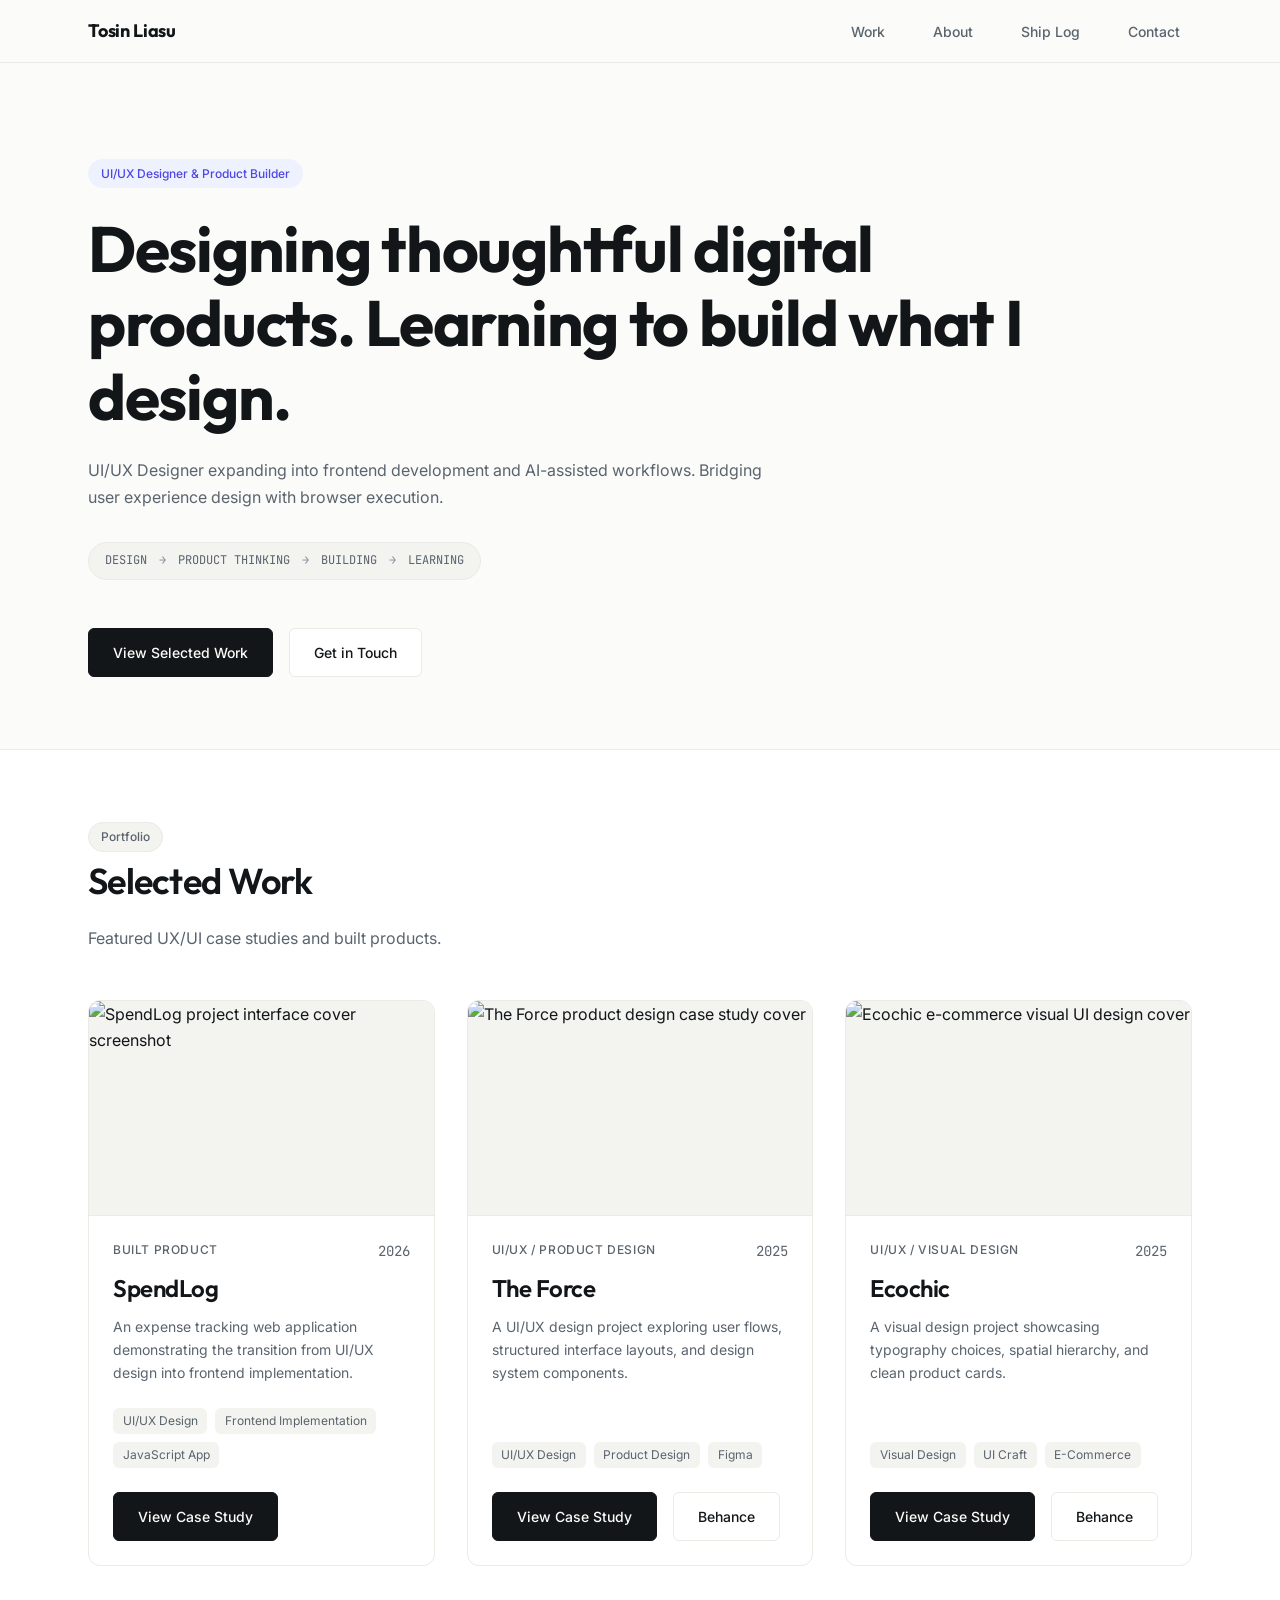
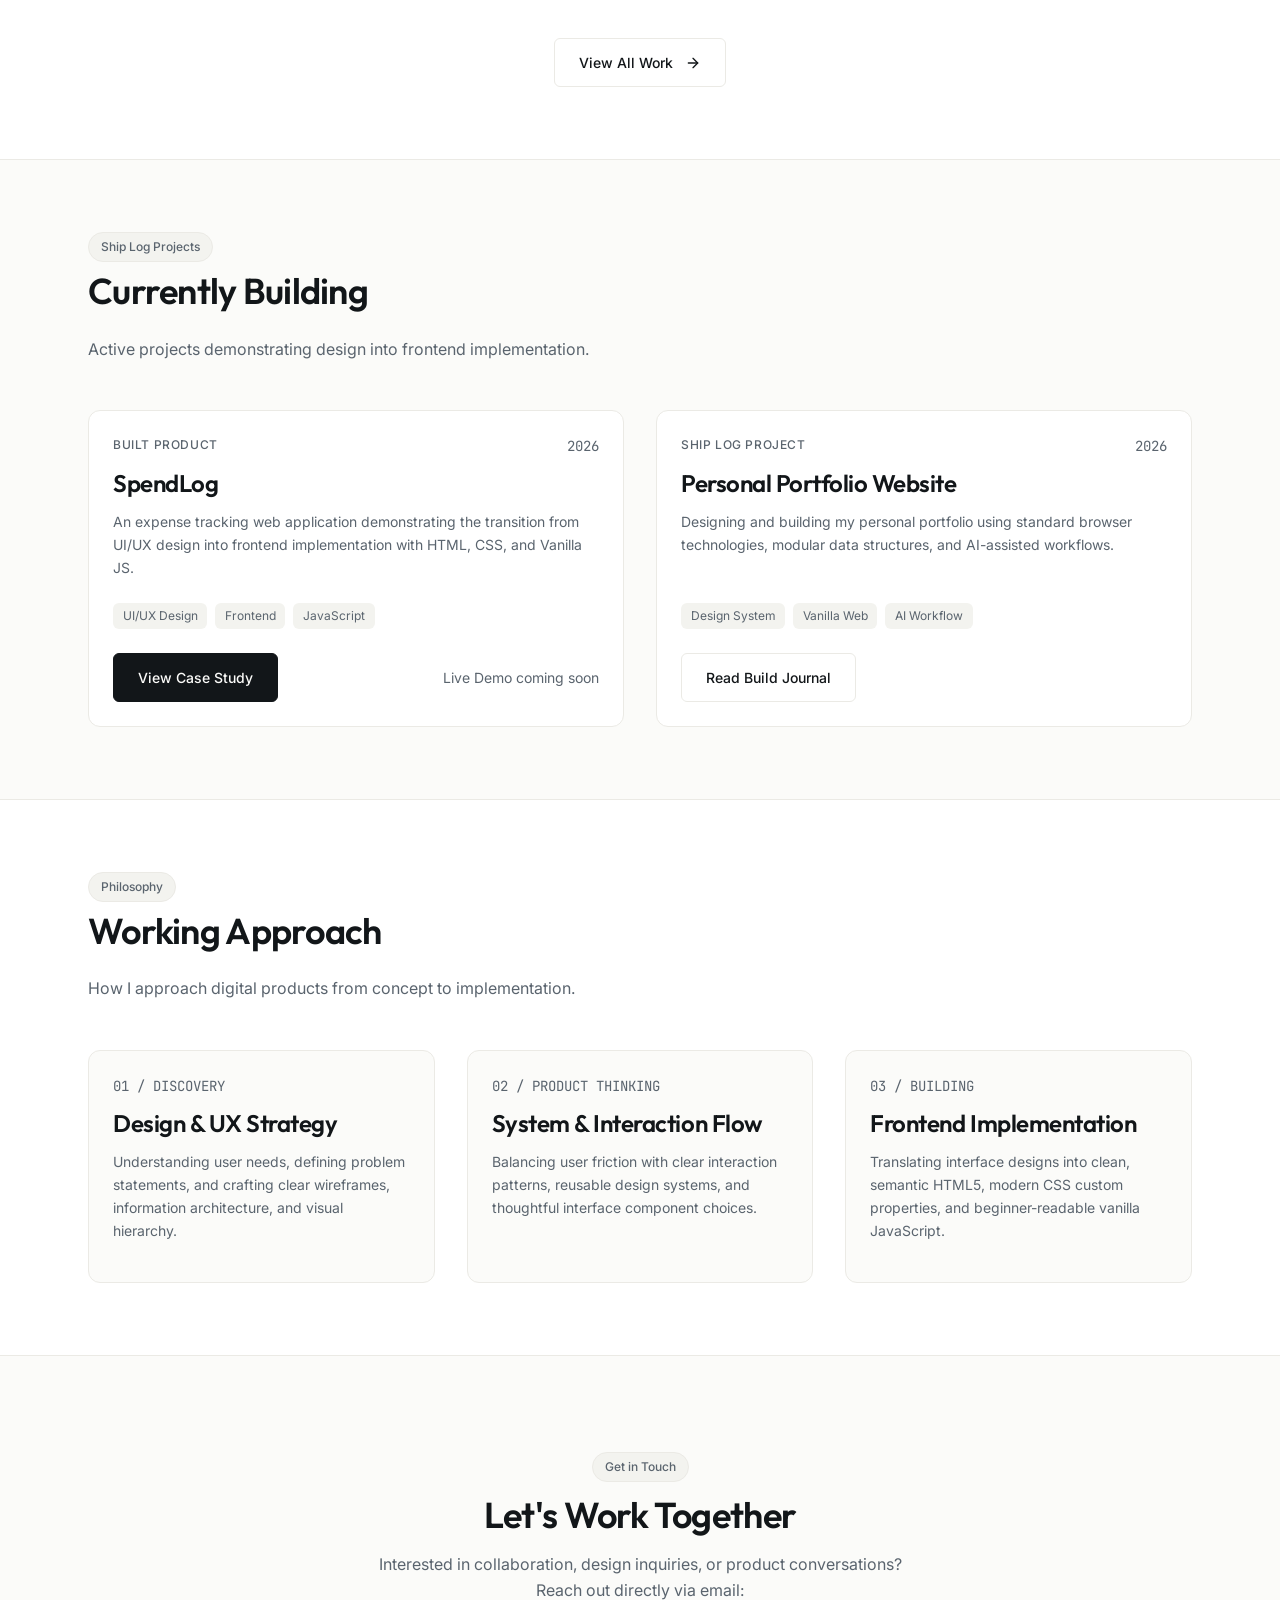
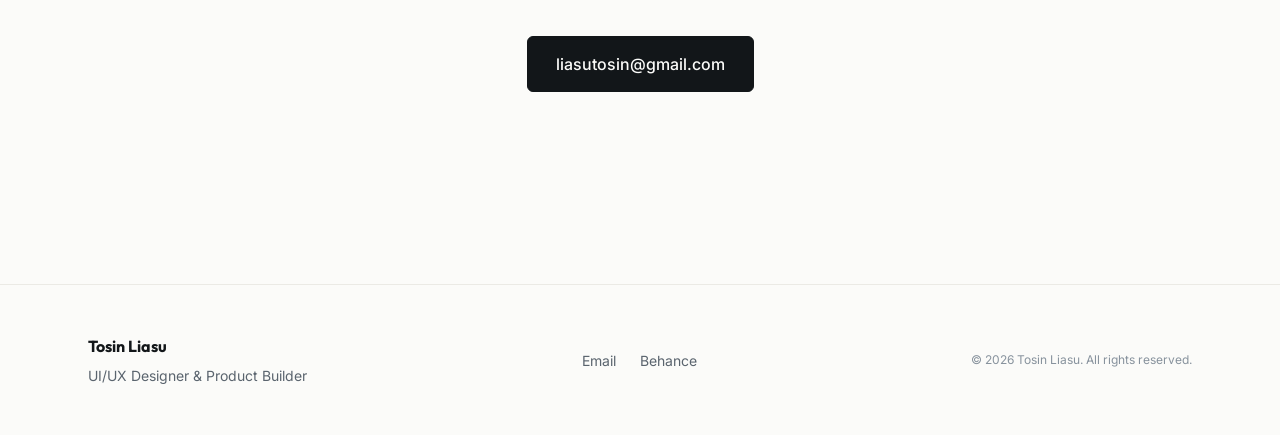
==== index.html @ b4d5e90c "feat: build homepage index.html" ====
<!DOCTYPE html>
<html lang="en">
<head>
  <meta charset="UTF-8">
  <meta name="viewport" content="width=device-width, initial-scale=1.0">
  <title>Tosin Liasu — UI/UX Designer & Product Builder</title>
  <meta name="description" content="Personal portfolio of Tosin Liasu, a UI/UX Designer expanding into frontend development and AI-assisted workflows. Focused on design, product thinking, and building.">
  <link rel="stylesheet" href="css/main.css">
</head>
<body>

  <!-- Site Header & Navigation -->
  <header class="site-header">
    <div class="container">
      <a href="index.html" class="brand-logo">Tosin Liasu</a>
      
      <button class="mobile-menu-btn" aria-label="Toggle navigation menu" aria-expanded="false">
        <svg width="24" height="24" viewBox="0 0 24 24" fill="none" stroke="currentColor" stroke-width="2" stroke-linecap="round" stroke-linejoin="round">
          <line x1="3" y1="12" x2="21" y2="12"></line>
          <line x1="3" y1="6" x2="21" y2="6"></line>
          <line x1="3" y1="18" x2="21" y2="18"></line>
        </svg>
      </button>

      <nav>
        <ul class="nav-links">
          <li><a href="work.html" class="nav-link">Work</a></li>
          <li><a href="about.html" class="nav-link">About</a></li>
          <li><a href="shiplog.html" class="nav-link">Ship Log</a></li>
          <li><a href="contact.html" class="nav-link">Contact</a></li>
        </ul>
      </nav>
    </div>
  </header>

  <main>
    <!-- Hero Section -->
    <section class="section hero-section" style="padding-top: var(--space-3xl); padding-bottom: var(--space-2xl);">
      <div class="container">
        <div class="badge" style="margin-bottom: var(--space-md); background-color: var(--accent-subtle); color: var(--accent-primary); border-color: transparent;">
          UI/UX Designer & Product Builder
        </div>

        <h1 class="display-title" style="max-width: 22ch; margin-bottom: var(--space-md);">
          Designing thoughtful digital products. Learning to build what I design.
        </h1>

        <p class="lead" style="margin-bottom: var(--space-lg);">
          UI/UX Designer expanding into frontend development and AI-assisted workflows.
          Bridging user experience design with browser execution.
        </p>

        <div class="progression-pill" style="display: inline-flex; flex-wrap: wrap; align-items: center; gap: var(--space-xs); padding: 0.5rem 1rem; background-color: var(--bg-subtle); border: 1px solid var(--border-light); border-radius: var(--radius-full); font-size: var(--font-size-xs); font-family: var(--font-mono); color: var(--text-secondary); margin-bottom: var(--space-xl);">
          <span>DESIGN</span>
          <span style="color: var(--text-tertiary);">&rarr;</span>
          <span>PRODUCT THINKING</span>
          <span style="color: var(--text-tertiary);">&rarr;</span>
          <span>BUILDING</span>
          <span style="color: var(--text-tertiary);">&rarr;</span>
          <span>LEARNING</span>
        </div>

        <div class="hero-actions" style="display: flex; flex-wrap: wrap; gap: var(--space-sm);">
          <a href="#featured-work" class="btn btn-primary">View Selected Work</a>
          <a href="#contact" class="btn btn-secondary">Get in Touch</a>
        </div>
      </div>
    </section>

    <!-- Selected Work Section -->
    <section class="section" id="featured-work" style="background-color: var(--bg-surface); border-top: 1px solid var(--border-light); border-bottom: 1px solid var(--border-light);">
      <div class="container">
        <div class="section-header" style="margin-bottom: var(--space-xl);">
          <span class="badge" style="margin-bottom: var(--space-2xs);">Portfolio</span>
          <h2 class="section-title">Selected Work</h2>
          <p class="text-muted">Featured UX/UI case studies and built products.</p>
        </div>

        <!-- Dynamic Project Grid Container -->
        <div id="featured-grid" class="grid grid-3-col">
          <!-- Populated dynamically by JS -->
        </div>

        <div style="text-align: center; margin-top: var(--space-2xl);">
          <a href="work.html" class="btn btn-secondary">
            View All Work
            <svg width="16" height="16" viewBox="0 0 24 24" fill="none" stroke="currentColor" stroke-width="2" stroke-linecap="round" stroke-linejoin="round">
              <line x1="5" y1="12" x2="19" y2="12"></line>
              <polyline points="12 5 19 12 12 19"></polyline>
            </svg>
          </a>
        </div>
      </div>
    </section>

    <!-- Currently Building Section -->
    <section class="section">
      <div class="container">
        <div class="section-header" style="margin-bottom: var(--space-xl);">
          <span class="badge" style="margin-bottom: var(--space-2xs);">Ship Log Projects</span>
          <h2 class="section-title">Currently Building</h2>
          <p class="text-muted">Active projects demonstrating design into frontend implementation.</p>
        </div>

        <div class="grid grid-2-col">
          <!-- SpendLog Card -->
          <article class="project-card" style="background: var(--bg-surface);">
            <div class="card-content">
              <div class="card-header">
                <span class="card-category">Built Product</span>
                <span class="text-small text-muted font-mono">2026</span>
              </div>
              <h3 class="card-title">SpendLog</h3>
              <p class="card-description">
                An expense tracking web application demonstrating the transition from UI/UX design into frontend implementation with HTML, CSS, and Vanilla JS.
              </p>
              <div class="card-tags">
                <span class="tag">UI/UX Design</span>
                <span class="tag">Frontend</span>
                <span class="tag">JavaScript</span>
              </div>
              <div class="card-actions">
                <a href="case-study.html?id=spendlog" class="btn btn-primary text-small">View Case Study</a>
                <span class="text-small text-muted" style="margin-left: auto;">Live Demo coming soon</span>
              </div>
            </div>
          </article>

          <!-- Portfolio Project Card -->
          <article class="project-card" style="background: var(--bg-surface);">
            <div class="card-content">
              <div class="card-header">
                <span class="card-category">Ship Log Project</span>
                <span class="text-small text-muted font-mono">2026</span>
              </div>
              <h3 class="card-title">Personal Portfolio Website</h3>
              <p class="card-description">
                Designing and building my personal portfolio using standard browser technologies, modular data structures, and AI-assisted workflows.
              </p>
              <div class="card-tags">
                <span class="tag">Design System</span>
                <span class="tag">Vanilla Web</span>
                <span class="tag">AI Workflow</span>
              </div>
              <div class="card-actions">
                <a href="shiplog.html" class="btn btn-secondary text-small">Read Build Journal</a>
              </div>
            </div>
          </article>
        </div>
      </div>
    </section>

    <!-- Working Approach Section -->
    <section class="section" style="background-color: var(--bg-surface); border-top: 1px solid var(--border-light); border-bottom: 1px solid var(--border-light);">
      <div class="container">
        <div class="section-header" style="margin-bottom: var(--space-xl);">
          <span class="badge" style="margin-bottom: var(--space-2xs);">Philosophy</span>
          <h2 class="section-title">Working Approach</h2>
          <p class="text-muted">How I approach digital products from concept to implementation.</p>
        </div>

        <div class="grid grid-3-col">
          <div style="padding: var(--space-md); background-color: var(--bg-primary); border-radius: var(--radius-md); border: 1px solid var(--border-light);">
            <div class="font-mono text-small text-muted" style="margin-bottom: var(--space-xs);">01 / DISCOVERY</div>
            <h3 style="margin-bottom: var(--space-xs);">Design & UX Strategy</h3>
            <p class="text-small text-muted">
              Understanding user needs, defining problem statements, and crafting clear wireframes, information architecture, and visual hierarchy.
            </p>
          </div>

          <div style="padding: var(--space-md); background-color: var(--bg-primary); border-radius: var(--radius-md); border: 1px solid var(--border-light);">
            <div class="font-mono text-small text-muted" style="margin-bottom: var(--space-xs);">02 / PRODUCT THINKING</div>
            <h3 style="margin-bottom: var(--space-xs);">System & Interaction Flow</h3>
            <p class="text-small text-muted">
              Balancing user friction with clear interaction patterns, reusable design systems, and thoughtful interface component choices.
            </p>
          </div>

          <div style="padding: var(--space-md); background-color: var(--bg-primary); border-radius: var(--radius-md); border: 1px solid var(--border-light);">
            <div class="font-mono text-small text-muted" style="margin-bottom: var(--space-xs);">03 / BUILDING</div>
            <h3 style="margin-bottom: var(--space-xs);">Frontend Implementation</h3>
            <p class="text-small text-muted">
              Translating interface designs into clean, semantic HTML5, modern CSS custom properties, and beginner-readable vanilla JavaScript.
            </p>
          </div>
        </div>
      </div>
    </section>

    <!-- Contact CTA Section -->
    <section class="section" id="contact" style="padding-top: var(--space-3xl); padding-bottom: var(--space-3xl);">
      <div class="container text-center" style="text-align: center; max-width: 640px;">
        <span class="badge" style="margin-bottom: var(--space-xs);">Get in Touch</span>
        <h2 class="section-title" style="margin-bottom: var(--space-sm);">Let's Work Together</h2>
        <p class="text-muted" style="margin-bottom: var(--space-lg);">
          Interested in collaboration, design inquiries, or product conversations? Reach out directly via email:
        </p>
        <a href="mailto:liasutosin@gmail.com" class="btn btn-primary font-mono" style="font-size: 1rem; padding: 0.875rem 1.75rem;">
          liasutosin@gmail.com
        </a>
      </div>
    </section>
  </main>

  <!-- Site Footer -->
  <footer class="site-footer">
    <div class="container footer-content">
      <div>
        <strong style="font-family: var(--font-heading); font-size: 1rem; display: block; margin-bottom: 4px;">Tosin Liasu</strong>
        <p class="text-small text-muted" style="margin-bottom: 0;">UI/UX Designer & Product Builder</p>
      </div>

      <ul class="footer-socials">
        <li><a href="mailto:liasutosin@gmail.com">Email</a></li>
        <li><a href="https://be.net/tl332" target="_blank" rel="noopener">Behance</a></li>
      </ul>

      <div class="footer-copy">
        &copy; 2026 Tosin Liasu. All rights reserved.
      </div>
    </div>
  </footer>

  <!-- Dynamic Data Script Initialization -->
  <script type="module">
    import { getFeaturedProjects } from './js/data/projects.js';
    import { renderProjectGrid } from './js/renderers.js';

    document.addEventListener('DOMContentLoaded', () => {
      const featuredGrid = document.getElementById('featured-grid');
      if (featuredGrid) {
        const featured = getFeaturedProjects();
        renderProjectGrid(featuredGrid, featured);
      }
    });
  </script>
  <script src="js/main.js"></script>
</body>
</html>
---- css/main.css ----
/* -------------------------------------------------------------------
   Tosin Liasu Personal Portfolio — Master Stylesheet
   Import tokens.css first before main stylesheet logic.
   ------------------------------------------------------------------- */

@import url('tokens.css');

/* Google Fonts Import: Outfit, Inter, JetBrains Mono */
@import url('https://fonts.googleapis.com/css2?family=Inter:wght@400;500;600;700&family=JetBrains+Mono:wght@400;500&family=Outfit:wght@500;600;700&display=swap');

/* ===================================================================
   1. CSS RESET & BASE STYLES
   =================================================================== */

*, *::before, *::after {
  box-sizing: border-box;
  margin: 0;
  padding: 0;
}

html {
  font-family: var(--font-body);
  font-size: 16px;
  line-height: var(--line-height-body);
  color: var(--text-primary);
  background-color: var(--bg-primary);
  scroll-behavior: smooth;
  -webkit-text-size-adjust: 100%;
  -webkit-font-smoothing: antialiased;
  -moz-osx-font-smoothing: grayscale;
}

body {
  min-height: 100vh;
  display: flex;
  flex-direction: column;
}

main {
  flex: 1;
}

/* Accessible Focus States */
:focus-visible {
  outline: 2px solid var(--accent-primary);
  outline-offset: 3px;
  border-radius: var(--radius-sm);
}

/* Selection Styling */
::selection {
  background-color: var(--accent-subtle);
  color: var(--accent-primary);
}

/* Media Elements Defaults */
img, picture, video, canvas, svg {
  display: block;
  max-width: 100%;
  height: auto;
}

input, button, textarea, select {
  font: inherit;
}

/* ===================================================================
   2. TYPOGRAPHY
   =================================================================== */

h1, h2, h3, h4, h5, h6 {
  font-family: var(--font-heading);
  font-weight: var(--fw-semibold);
  line-height: var(--line-height-heading);
  color: var(--text-primary);
  letter-spacing: -0.02em;
}

h1, .display-title {
  font-size: var(--font-size-display);
  font-weight: var(--fw-bold);
  margin-bottom: var(--space-md);
}

.page-title {
  font-size: var(--font-size-h1);
  margin-bottom: var(--space-sm);
}

h2, .section-title {
  font-size: var(--font-size-h2);
  margin-bottom: var(--space-md);
}

h3, .card-title {
  font-size: var(--font-size-h3);
  margin-bottom: var(--space-xs);
}

p {
  margin-bottom: var(--space-sm);
  color: var(--text-primary);
}

p.lead {
  font-size: var(--font-size-body);
  color: var(--text-secondary);
  max-width: 68ch;
}

.text-muted {
  color: var(--text-secondary);
}

.text-small {
  font-size: var(--font-size-sm);
}

.font-mono {
  font-family: var(--font-mono);
}

a {
  color: var(--accent-primary);
  text-decoration: none;
  transition: color var(--transition-fast);
}

a:hover {
  color: var(--accent-hover);
}

/* ===================================================================
   3. CONTAINERS & LAYOUT UTILITIES
   =================================================================== */

.container {
  width: 100%;
  max-width: var(--container-max);
  margin-left: auto;
  margin-right: auto;
  padding-left: var(--space-md);
  padding-right: var(--space-md);
}

.container-reading {
  width: 100%;
  max-width: var(--container-reading);
  margin-left: auto;
  margin-right: auto;
}

.section {
  padding-top: var(--space-2xl);
  padding-bottom: var(--space-2xl);
}

.grid {
  display: grid;
  gap: var(--space-lg);
}

.grid-2-col {
  grid-template-columns: 1fr;
}

.grid-3-col {
  grid-template-columns: 1fr;
}

@media (min-width: 640px) {
  .grid-2-col {
    grid-template-columns: repeat(2, 1fr);
  }
}

@media (min-width: 1024px) {
  .container {
    padding-left: var(--space-xl);
    padding-right: var(--space-xl);
  }

  .grid-3-col {
    grid-template-columns: repeat(3, 1fr);
  }
}

/* Dynamic Flex Helpers */
.flex {
  display: flex;
}

.flex-between {
  display: flex;
  justify-content: space-between;
  align-items: center;
}

.flex-center {
  display: flex;
  justify-content: center;
  align-items: center;
}

.gap-sm { gap: var(--space-sm); }
.gap-md { gap: var(--space-md); }

/* ===================================================================
   4. UI COMPONENTS (Buttons, Badges, Cards, Header, Footer)
   =================================================================== */

/* --- Buttons --- */
.btn {
  display: inline-flex;
  align-items: center;
  justify-content: center;
  gap: var(--space-xs);
  padding: 0.75rem 1.5rem;
  font-family: var(--font-body);
  font-size: var(--font-size-sm);
  font-weight: var(--fw-medium);
  border-radius: var(--radius-sm);
  cursor: pointer;
  border: 1px solid transparent;
  transition: background-color var(--transition-fast), border-color var(--transition-fast), transform var(--transition-fast);
  text-decoration: none;
  min-height: 44px; /* Accessible tap target */
}

.btn-primary {
  background-color: var(--text-primary);
  color: var(--bg-primary);
  border-color: var(--text-primary);
}

.btn-primary:hover {
  background-color: #2D3339;
  color: var(--bg-primary);
  transform: translateY(-1px);
}

.btn-secondary {
  background-color: var(--bg-surface);
  color: var(--text-primary);
  border-color: var(--border-light);
}

.btn-secondary:hover {
  background-color: var(--bg-subtle);
  border-color: var(--border-medium);
  color: var(--text-primary);
}

.btn-link {
  padding: 0;
  background: transparent;
  color: var(--accent-primary);
  border: none;
  min-height: auto;
  font-weight: var(--fw-medium);
}

.btn-link:hover {
  color: var(--accent-hover);
  text-decoration: underline;
}

/* --- Badges & Tags --- */
.badge {
  display: inline-flex;
  align-items: center;
  padding: 0.25rem 0.75rem;
  font-size: var(--font-size-xs);
  font-weight: var(--fw-medium);
  border-radius: var(--radius-full);
  background-color: var(--bg-subtle);
  color: var(--text-secondary);
  border: 1px solid var(--border-light);
  white-space: nowrap;
}

.tag {
  display: inline-flex;
  align-items: center;
  padding: 0.2rem 0.6rem;
  font-size: var(--font-size-xs);
  font-weight: var(--fw-regular);
  border-radius: var(--radius-sm);
  background-color: var(--bg-subtle);
  color: var(--text-secondary);
}

/* --- Header / Navigation --- */
.site-header {
  position: sticky;
  top: 0;
  z-index: 100;
  background-color: rgba(251, 251, 249, 0.9);
  backdrop-filter: blur(8px);
  border-bottom: 1px solid var(--border-light);
  padding-top: var(--space-sm);
  padding-bottom: var(--space-sm);
}

.site-header .container {
  display: flex;
  justify-content: space-between;
  align-items: center;
}

.brand-logo {
  font-family: var(--font-heading);
  font-size: 1.125rem;
  font-weight: var(--fw-bold);
  color: var(--text-primary);
  text-decoration: none;
  letter-spacing: -0.01em;
}

.brand-logo:hover {
  color: var(--accent-primary);
}

.nav-links {
  display: flex;
  align-items: center;
  gap: var(--space-md);
  list-style: none;
}

.nav-link {
  font-size: var(--font-size-sm);
  font-weight: var(--fw-medium);
  color: var(--text-secondary);
  text-decoration: none;
  padding: var(--space-2xs) var(--space-xs);
  border-radius: var(--radius-sm);
  transition: color var(--transition-fast);
}

.nav-link:hover,
.nav-link.active {
  color: var(--text-primary);
  background-color: var(--bg-subtle);
}

.mobile-menu-btn {
  display: none;
  background: transparent;
  border: none;
  cursor: pointer;
  padding: var(--space-2xs);
  color: var(--text-primary);
}

@media (max-width: 639px) {
  .mobile-menu-btn {
    display: block;
  }

  .nav-links {
    display: none;
    position: absolute;
    top: 100%;
    left: 0;
    right: 0;
    background-color: var(--bg-surface);
    border-bottom: 1px solid var(--border-light);
    flex-direction: column;
    padding: var(--space-md);
    gap: var(--space-xs);
    box-shadow: var(--shadow-subtle);
  }

  .nav-links.is-open {
    display: flex;
  }
}

/* --- Project Cards --- */
.project-card {
  background-color: var(--bg-surface);
  border: 1px solid var(--border-light);
  border-radius: var(--radius-md);
  overflow: hidden;
  display: flex;
  flex-direction: column;
  transition: transform var(--transition-base), border-color var(--transition-base), box-shadow var(--transition-base);
}

.project-card:hover {
  transform: translateY(-3px);
  border-color: var(--border-medium);
  box-shadow: var(--shadow-hover);
}

.card-cover {
  width: 100%;
  aspect-ratio: 16 / 10;
  background-color: var(--bg-subtle);
  overflow: hidden;
  position: relative;
  border-bottom: 1px solid var(--border-light);
}

.card-cover img {
  width: 100%;
  height: 100%;
  object-fit: cover;
  transition: transform var(--transition-base);
}

.project-card:hover .card-cover img {
  transform: scale(1.02);
}

.card-content {
  padding: var(--space-md);
  display: flex;
  flex-direction: column;
  flex: 1;
}

.card-header {
  display: flex;
  justify-content: space-between;
  align-items: flex-start;
  gap: var(--space-xs);
  margin-bottom: var(--space-xs);
}

.card-category {
  font-size: var(--font-size-xs);
  color: var(--text-secondary);
  text-transform: uppercase;
  letter-spacing: 0.05em;
  font-weight: var(--fw-medium);
}

.card-description {
  font-size: var(--font-size-sm);
  color: var(--text-secondary);
  margin-bottom: var(--space-md);
  flex: 1;
}

.card-tags {
  display: flex;
  flex-wrap: wrap;
  gap: var(--space-2xs);
  margin-bottom: var(--space-md);
}

.card-actions {
  display: flex;
  align-items: center;
  gap: var(--space-sm);
  margin-top: auto;
}

/* --- Footer --- */
.site-footer {
  background-color: var(--bg-primary);
  border-top: 1px solid var(--border-light);
  padding-top: var(--space-xl);
  padding-bottom: var(--space-xl);
  margin-top: var(--space-3xl);
}

.footer-content {
  display: flex;
  flex-direction: column;
  gap: var(--space-md);
  align-items: center;
  text-align: center;
}

.footer-socials {
  display: flex;
  gap: var(--space-md);
  list-style: none;
}

.footer-socials a {
  color: var(--text-secondary);
  font-size: var(--font-size-sm);
  transition: color var(--transition-fast);
}

.footer-socials a:hover {
  color: var(--text-primary);
}

.footer-copy {
  font-size: var(--font-size-xs);
  color: var(--text-tertiary);
}

@media (min-width: 640px) {
  .footer-content {
    flex-direction: row;
    justify-content: space-between;
    text-align: left;
  }
}

/* ===================================================================
   5. ACCESSIBILITY & REDUCED MOTION
   =================================================================== */

@media (prefers-reduced-motion: reduce) {
  *, *::before, *::after {
    animation-duration: 0.01ms !important;
    animation-iteration-count: 1 !important;
    transition-duration: 0.01ms !important;
    scroll-behavior: auto !important;
  }
}
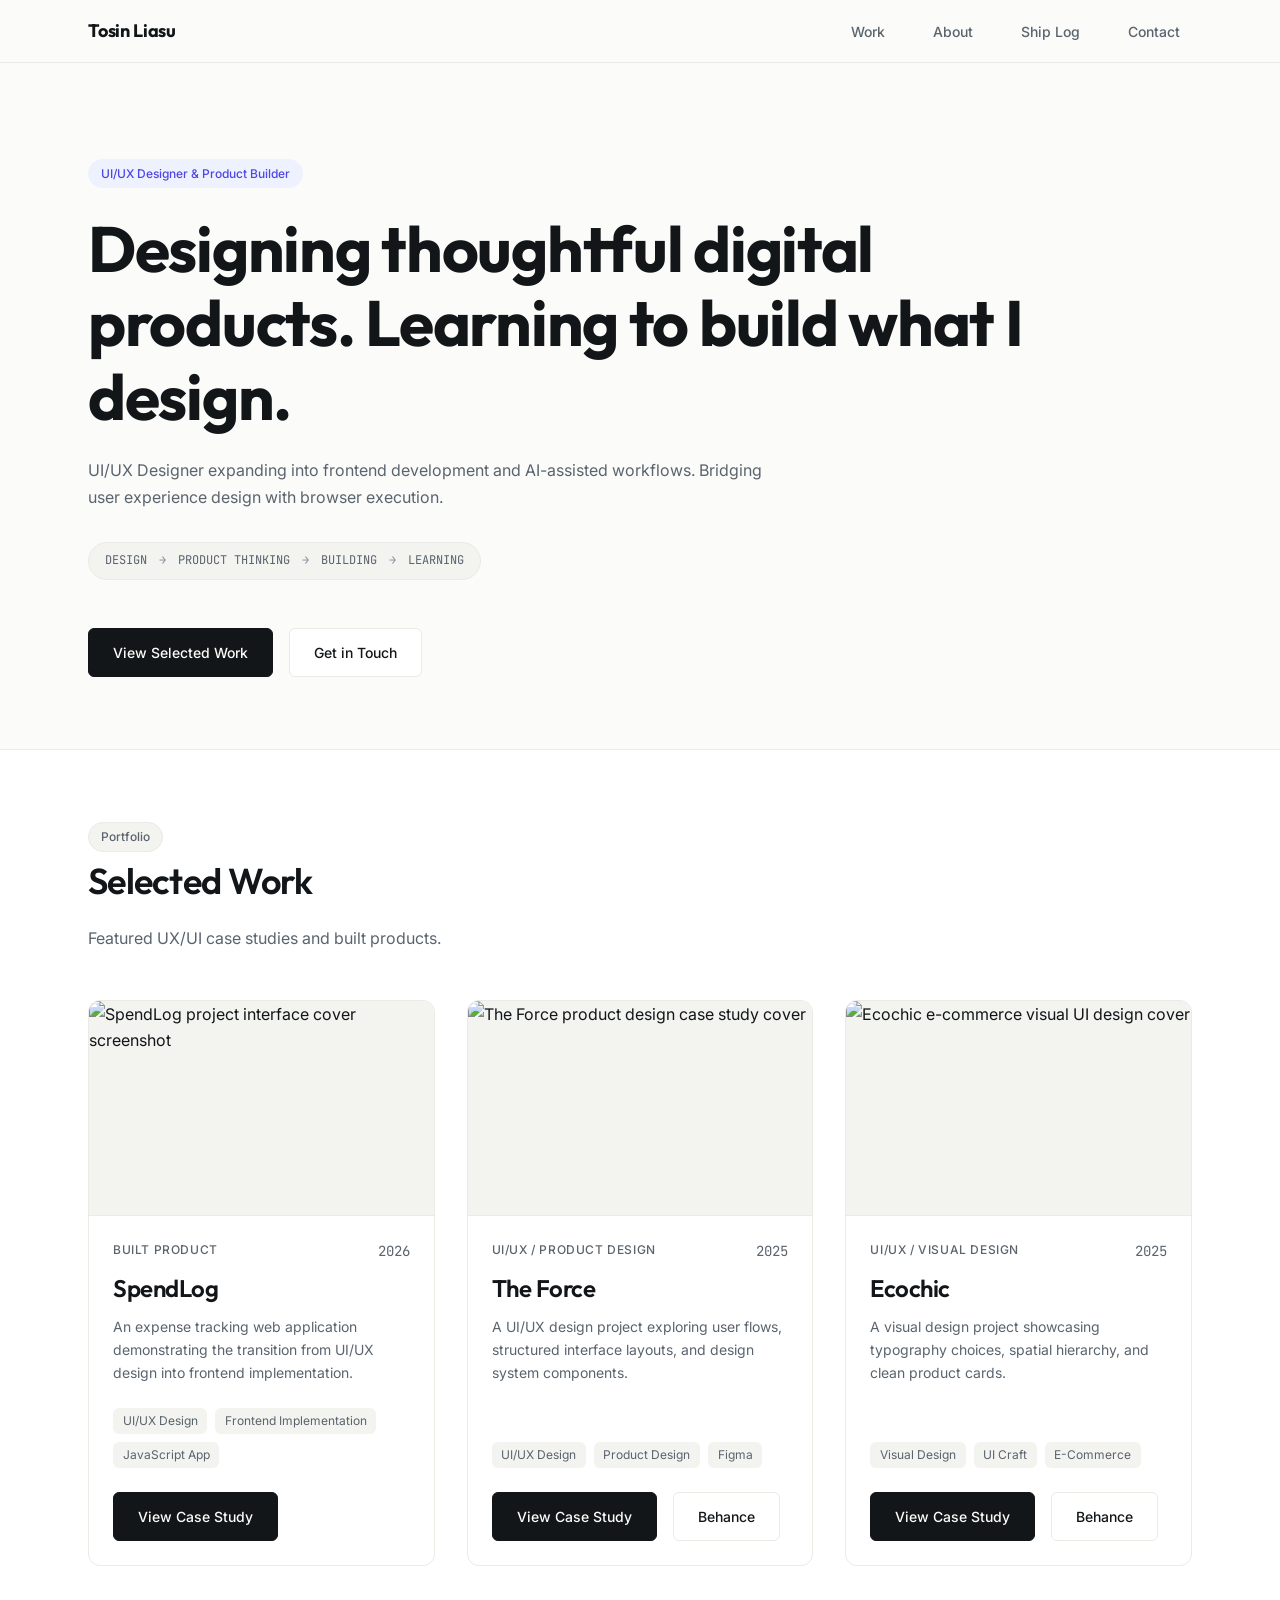
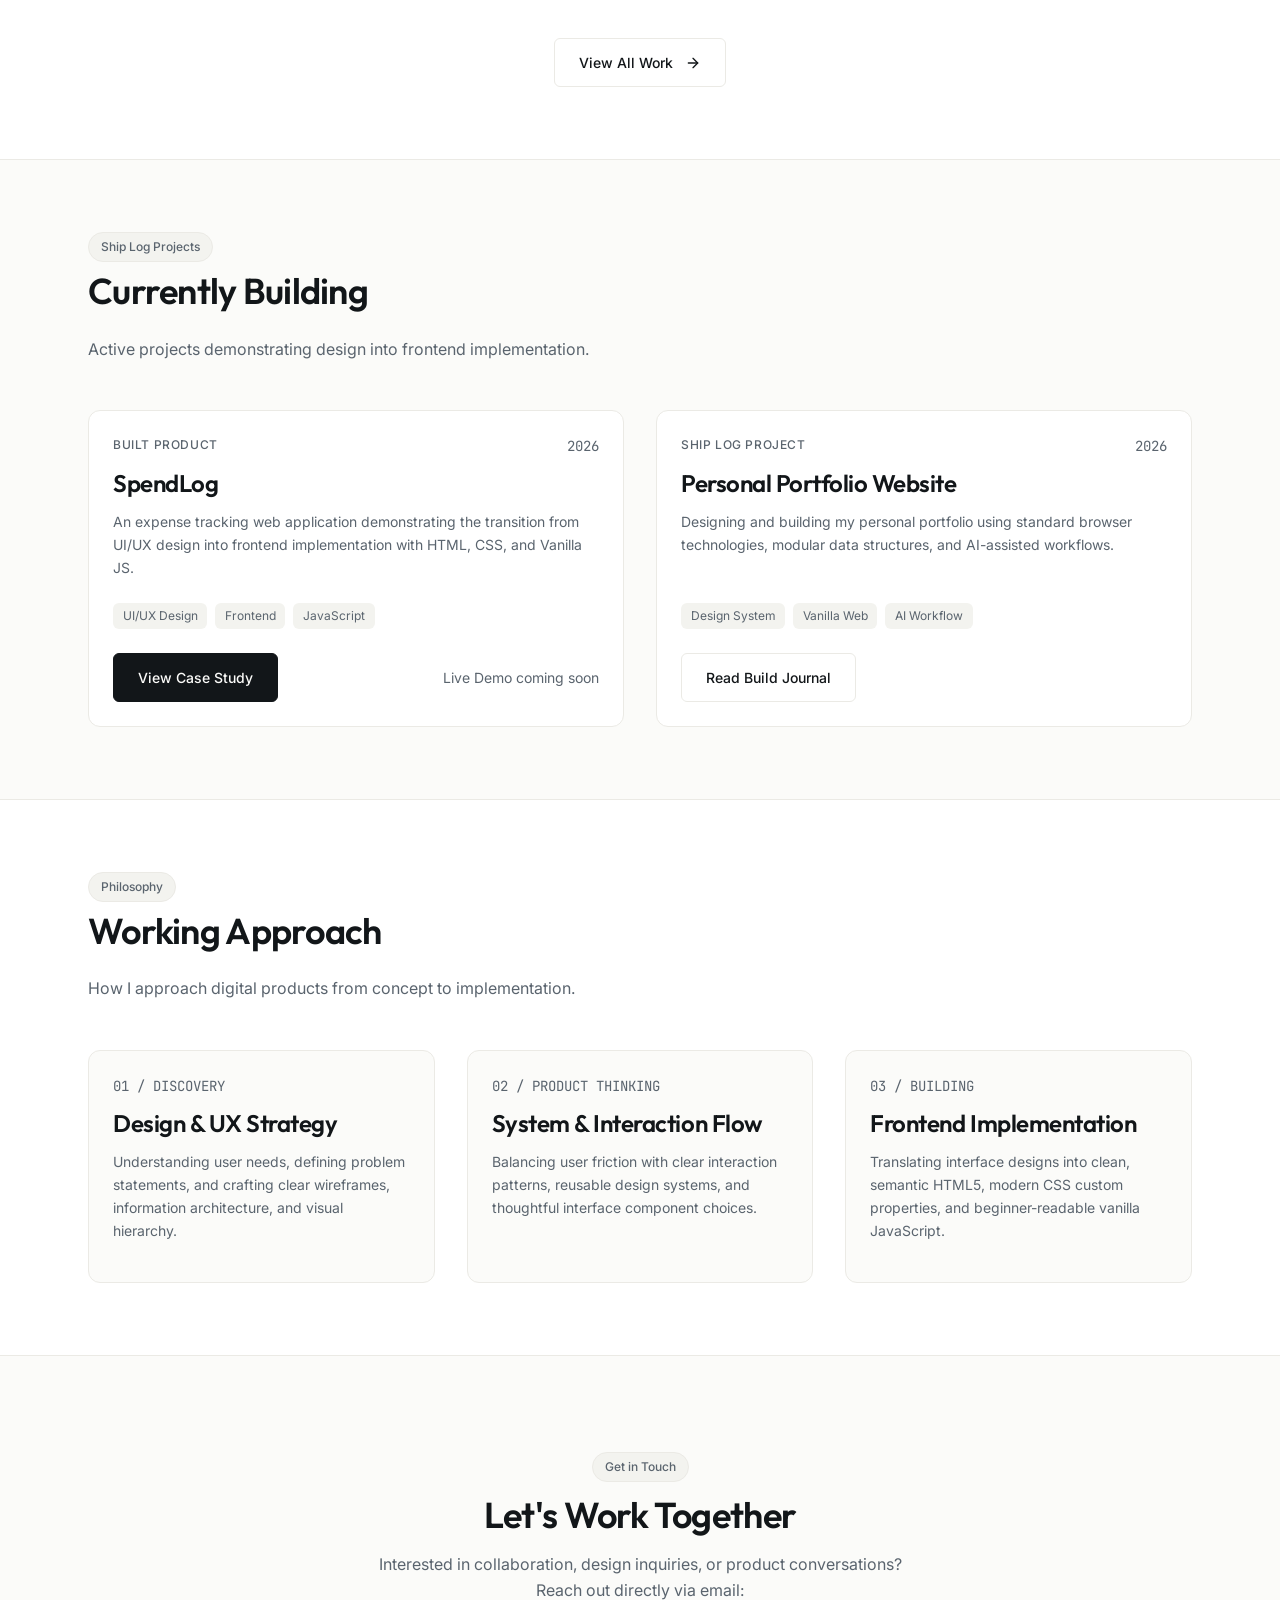
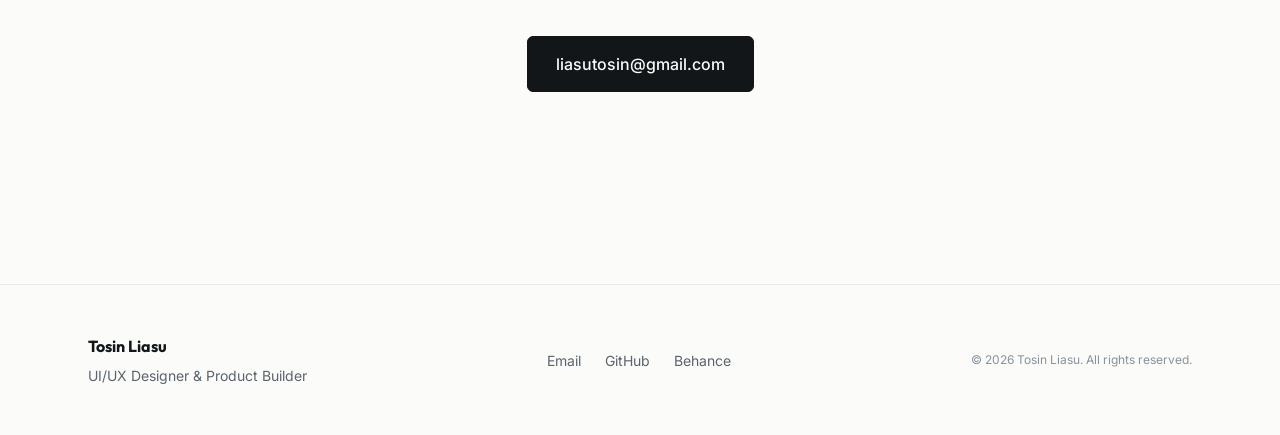
==== commit 81b286e2: "feat: complete Stage 5 about, shiplog, and contact secondary pages" ====
--- a/index.html
+++ b/index.html
@@ -213,6 +213,7 @@
 
       <ul class="footer-socials">
         <li><a href="mailto:liasutosin@gmail.com">Email</a></li>
+        <li><a href="https://github.com/Tosin-ships-it" target="_blank" rel="noopener">GitHub</a></li>
         <li><a href="https://be.net/tl332" target="_blank" rel="noopener">Behance</a></li>
       </ul>
 
--- a/css/main.css
+++ b/css/main.css
@@ -458,6 +458,73 @@
   margin-top: auto;
 }
 
+.text-center {
+  text-align: center;
+}
+
+/* --- Info & Feature Cards --- */
+.info-card {
+  padding: var(--space-lg);
+  background-color: var(--bg-surface);
+  border: 1px solid var(--border-light);
+  border-radius: var(--radius-md);
+  transition: border-color var(--transition-fast), transform var(--transition-fast);
+}
+
+.info-card:hover {
+  border-color: var(--border-medium);
+}
+
+/* --- Ship Log Cards --- */
+.shiplog-card {
+  padding: var(--space-lg);
+  background-color: var(--bg-surface);
+  border: 1px solid var(--border-light);
+  border-radius: var(--radius-md);
+  margin-bottom: var(--space-md);
+  transition: border-color var(--transition-fast), transform var(--transition-fast);
+}
+
+.shiplog-card:hover {
+  border-color: var(--border-medium);
+}
+
+.shiplog-card-header {
+  display: flex;
+  justify-content: space-between;
+  align-items: center;
+  margin-bottom: var(--space-xs);
+}
+
+.shiplog-card-tags {
+  display: flex;
+  flex-wrap: wrap;
+  gap: var(--space-2xs);
+  margin-top: var(--space-sm);
+}
+
+/* --- Contact Cards --- */
+.contact-card {
+  padding: var(--space-lg);
+  background-color: var(--bg-surface);
+  border: 1px solid var(--border-light);
+  border-radius: var(--radius-md);
+  display: flex;
+  flex-direction: column;
+  height: 100%;
+  transition: border-color var(--transition-fast), transform var(--transition-fast);
+}
+
+.contact-card:hover {
+  border-color: var(--border-medium);
+  transform: translateY(-2px);
+}
+
+.contact-card-body {
+  flex: 1;
+  margin-bottom: var(--space-md);
+}
+
 /* --- Footer --- */
 .site-footer {
   background-color: var(--bg-primary);
@@ -516,3 +583,4 @@
     scroll-behavior: auto !important;
   }
 }
+
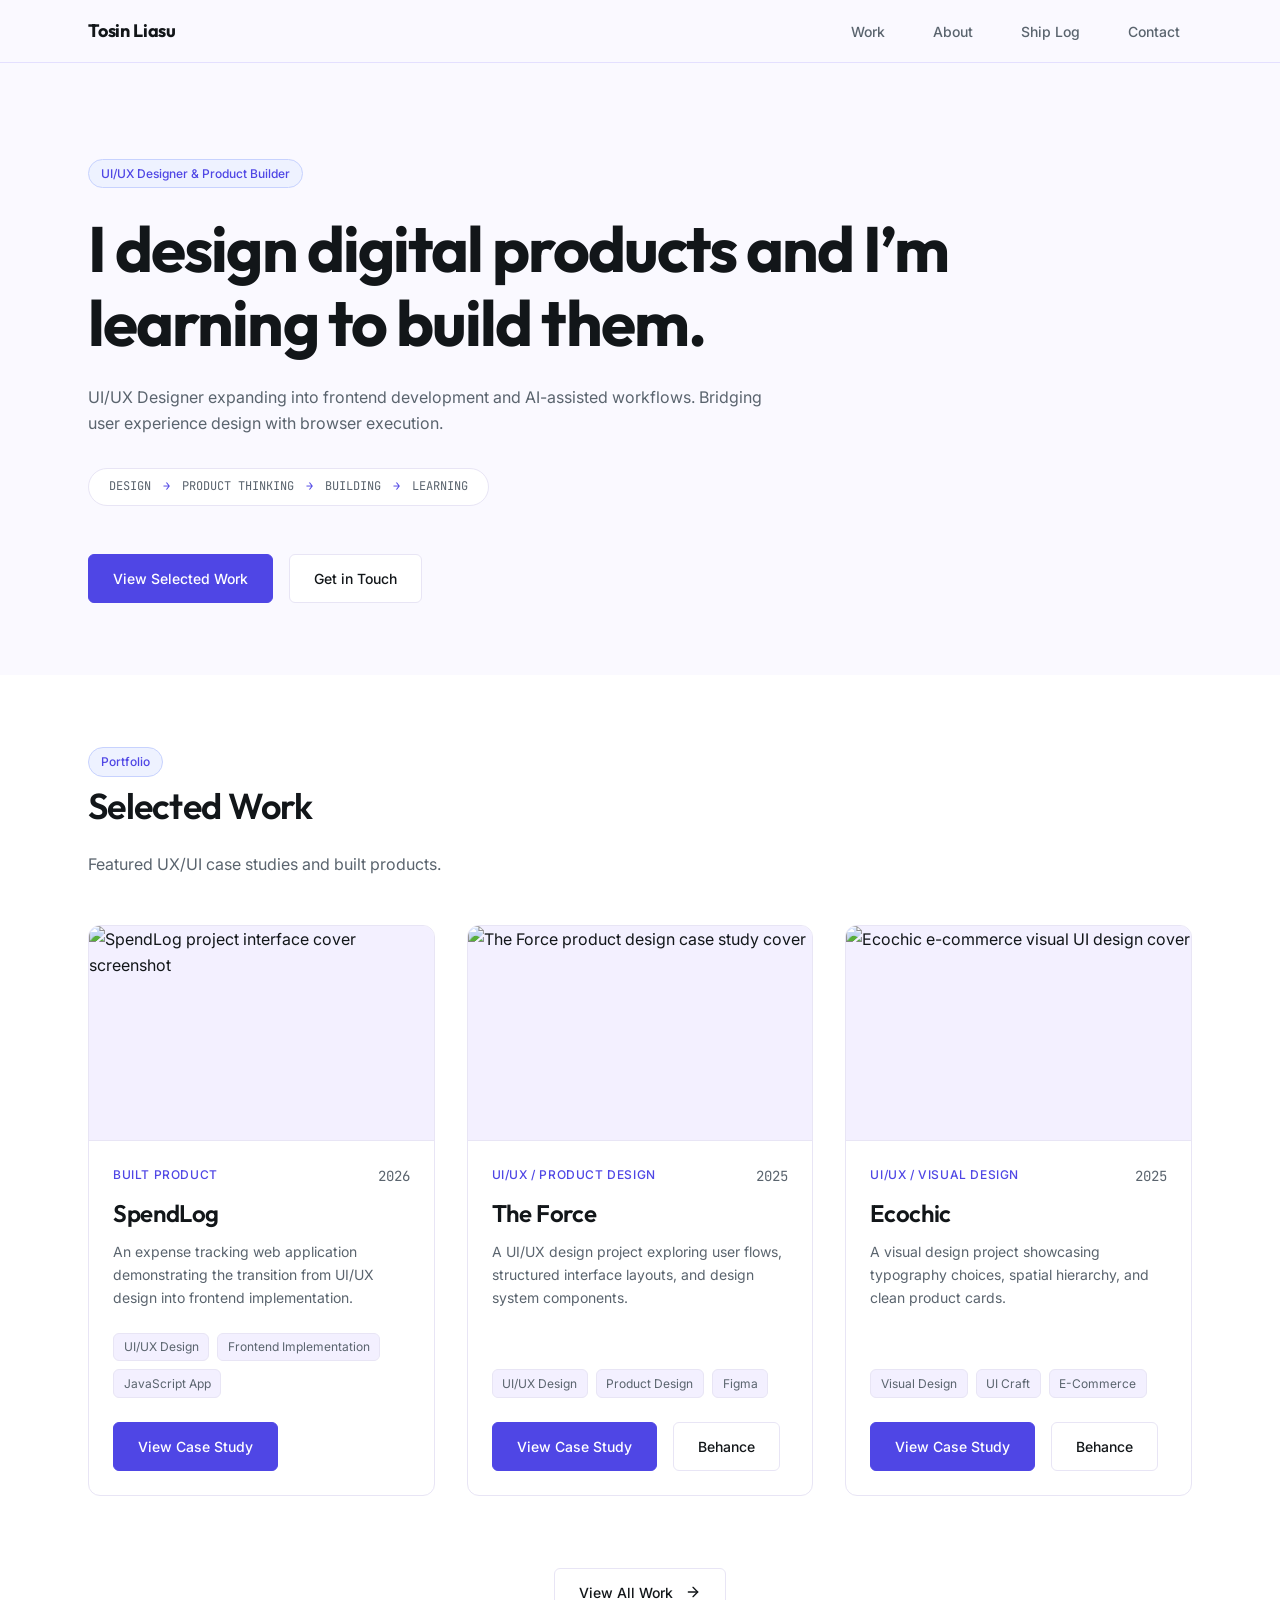
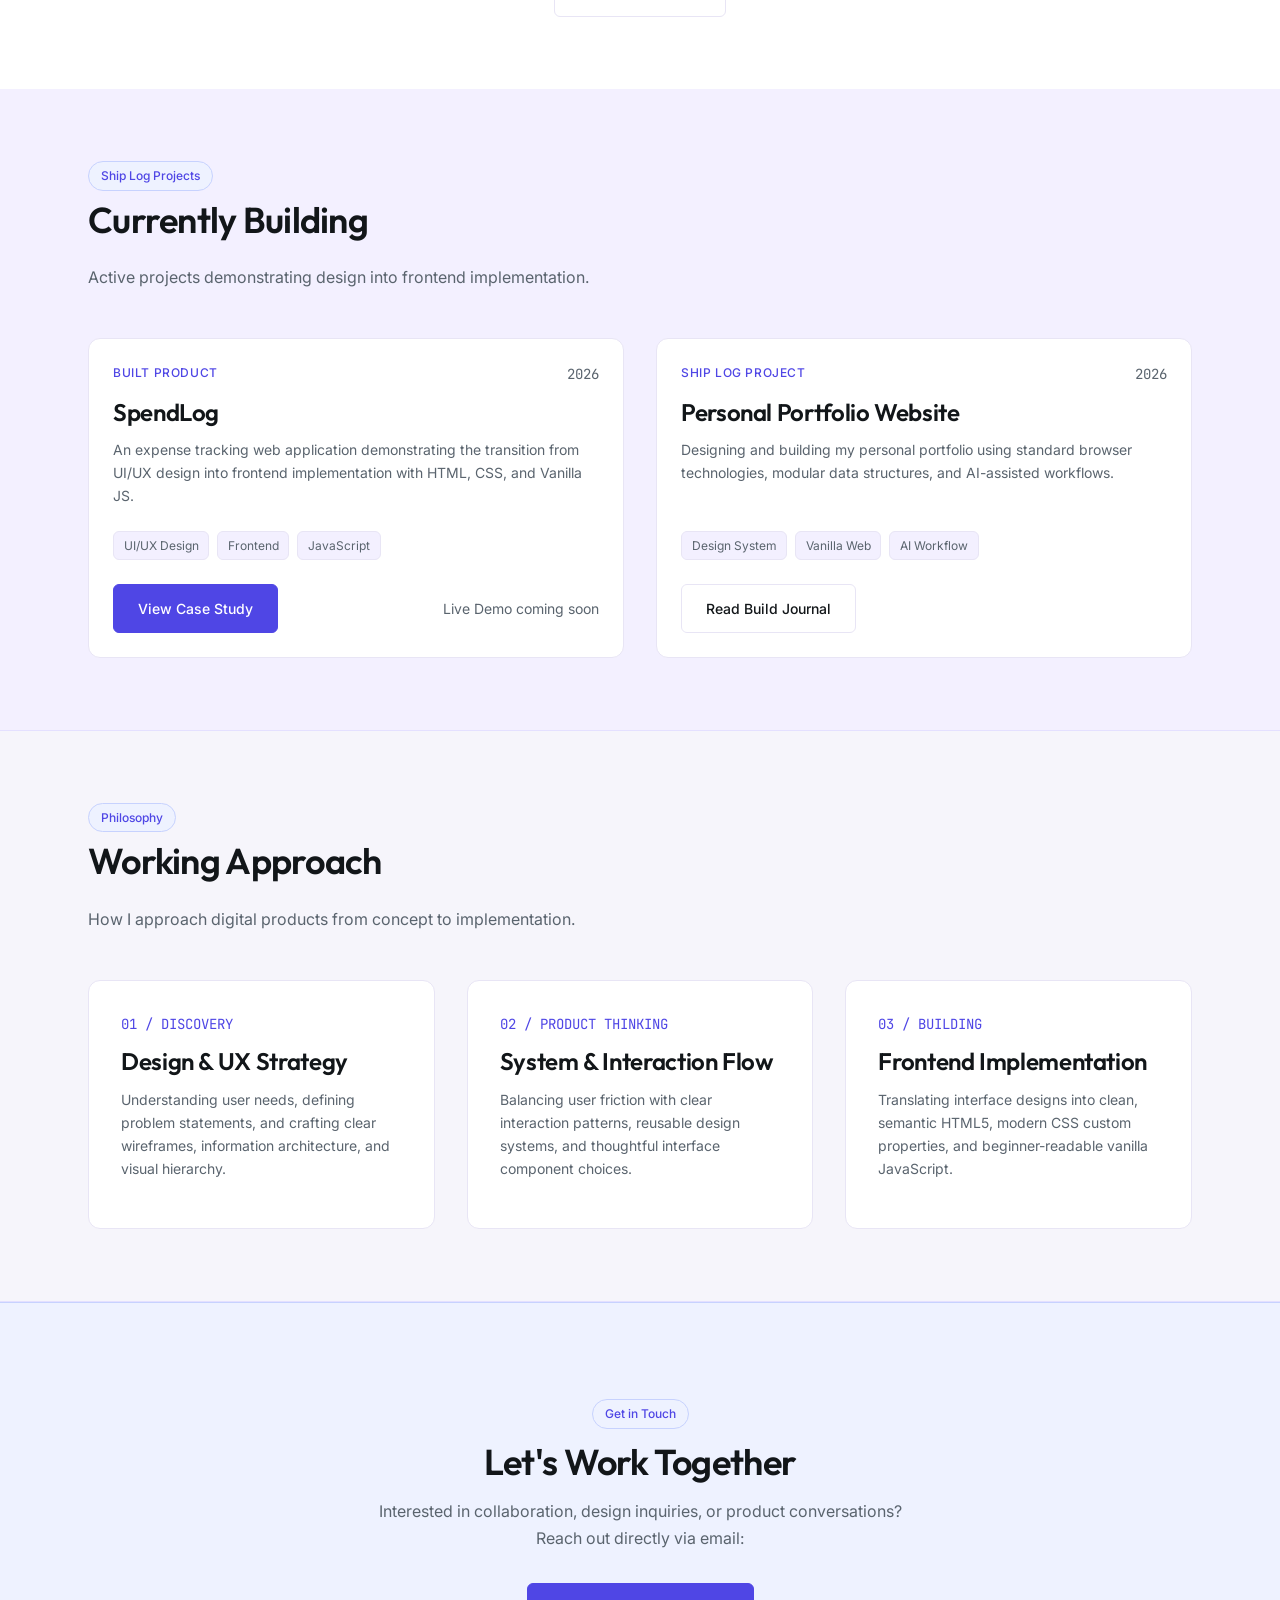
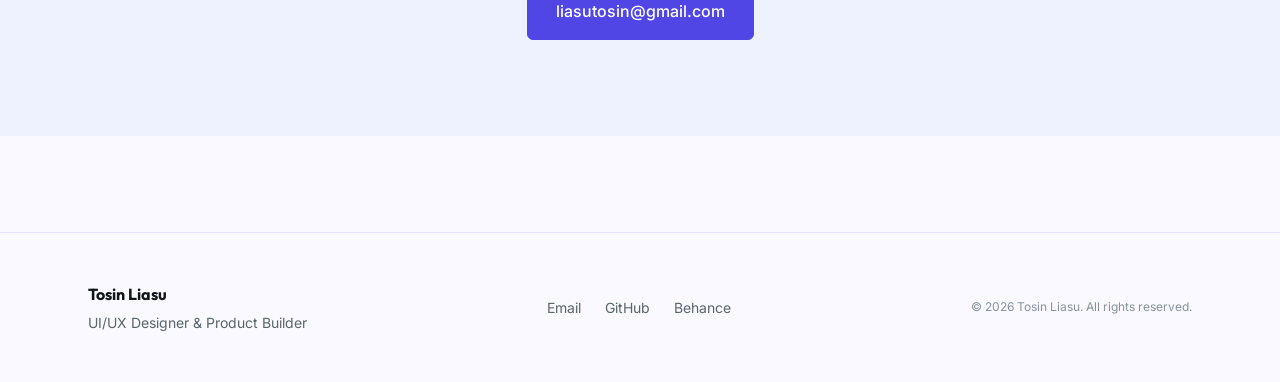
==== commit ac21c316: "feat: implement Section Colour System with subtle brand purple/lavender sequence" ====
--- a/index.html
+++ b/index.html
@@ -4,7 +4,7 @@
   <meta charset="UTF-8">
   <meta name="viewport" content="width=device-width, initial-scale=1.0">
   <title>Tosin Liasu — UI/UX Designer & Product Builder</title>
-  <meta name="description" content="Personal portfolio of Tosin Liasu, a UI/UX Designer expanding into frontend development and AI-assisted workflows. Focused on design, product thinking, and building.">
+  <meta name="description" content="Personal portfolio of Tosin Liasu — UI/UX Designer expanding into frontend development and AI-assisted workflows.">
   <link rel="stylesheet" href="css/main.css">
 </head>
 <body>
@@ -34,15 +34,15 @@
   </header>
 
   <main>
-    <!-- Hero Section -->
-    <section class="section hero-section" style="padding-top: var(--space-3xl); padding-bottom: var(--space-2xl);">
-      <div class="container">
-        <div class="badge" style="margin-bottom: var(--space-md); background-color: var(--accent-subtle); color: var(--accent-primary); border-color: transparent;">
+    <!-- Hero Section (Warm off-white / subtle lavender tint) -->
+    <section class="section section-hero" style="padding-top: var(--space-3xl); padding-bottom: var(--space-2xl);">
+      <div class="container">
+        <div class="badge" style="margin-bottom: var(--space-md);">
           UI/UX Designer & Product Builder
         </div>
 
         <h1 class="display-title" style="max-width: 22ch; margin-bottom: var(--space-md);">
-          Designing thoughtful digital products. Learning to build what I design.
+          I design digital products and I’m learning to build them.
         </h1>
 
         <p class="lead" style="margin-bottom: var(--space-lg);">
@@ -50,13 +50,13 @@
           Bridging user experience design with browser execution.
         </p>
 
-        <div class="progression-pill" style="display: inline-flex; flex-wrap: wrap; align-items: center; gap: var(--space-xs); padding: 0.5rem 1rem; background-color: var(--bg-subtle); border: 1px solid var(--border-light); border-radius: var(--radius-full); font-size: var(--font-size-xs); font-family: var(--font-mono); color: var(--text-secondary); margin-bottom: var(--space-xl);">
+        <div class="progression-pill" style="display: inline-flex; flex-wrap: wrap; align-items: center; gap: var(--space-xs); padding: 0.5rem 1.25rem; background-color: var(--bg-surface); border: 1px solid var(--border-light); border-radius: var(--radius-full); font-size: var(--font-size-xs); font-family: var(--font-mono); color: var(--text-secondary); margin-bottom: var(--space-xl);">
           <span>DESIGN</span>
-          <span style="color: var(--text-tertiary);">&rarr;</span>
+          <span style="color: var(--accent-primary);">&rarr;</span>
           <span>PRODUCT THINKING</span>
-          <span style="color: var(--text-tertiary);">&rarr;</span>
+          <span style="color: var(--accent-primary);">&rarr;</span>
           <span>BUILDING</span>
-          <span style="color: var(--text-tertiary);">&rarr;</span>
+          <span style="color: var(--accent-primary);">&rarr;</span>
           <span>LEARNING</span>
         </div>
 
@@ -67,8 +67,8 @@
       </div>
     </section>
 
-    <!-- Selected Work Section -->
-    <section class="section" id="featured-work" style="background-color: var(--bg-surface); border-top: 1px solid var(--border-light); border-bottom: 1px solid var(--border-light);">
+    <!-- Selected Work Section (Pure White) -->
+    <section class="section section-work" id="featured-work">
       <div class="container">
         <div class="section-header" style="margin-bottom: var(--space-xl);">
           <span class="badge" style="margin-bottom: var(--space-2xs);">Portfolio</span>
@@ -93,8 +93,8 @@
       </div>
     </section>
 
-    <!-- Currently Building Section -->
-    <section class="section">
+    <!-- Currently Building Section (Soft Lavender Tint) -->
+    <section class="section section-building">
       <div class="container">
         <div class="section-header" style="margin-bottom: var(--space-xl);">
           <span class="badge" style="margin-bottom: var(--space-2xs);">Ship Log Projects</span>
@@ -104,7 +104,7 @@
 
         <div class="grid grid-2-col">
           <!-- SpendLog Card -->
-          <article class="project-card" style="background: var(--bg-surface);">
+          <article class="project-card">
             <div class="card-content">
               <div class="card-header">
                 <span class="card-category">Built Product</span>
@@ -127,7 +127,7 @@
           </article>
 
           <!-- Portfolio Project Card -->
-          <article class="project-card" style="background: var(--bg-surface);">
+          <article class="project-card">
             <div class="card-content">
               <div class="card-header">
                 <span class="card-category">Ship Log Project</span>
@@ -151,8 +151,8 @@
       </div>
     </section>
 
-    <!-- Working Approach Section -->
-    <section class="section" style="background-color: var(--bg-surface); border-top: 1px solid var(--border-light); border-bottom: 1px solid var(--border-light);">
+    <!-- Working Approach Section (Light Purple-Grey) -->
+    <section class="section section-process">
       <div class="container">
         <div class="section-header" style="margin-bottom: var(--space-xl);">
           <span class="badge" style="margin-bottom: var(--space-2xs);">Philosophy</span>
@@ -161,24 +161,24 @@
         </div>
 
         <div class="grid grid-3-col">
-          <div style="padding: var(--space-md); background-color: var(--bg-primary); border-radius: var(--radius-md); border: 1px solid var(--border-light);">
-            <div class="font-mono text-small text-muted" style="margin-bottom: var(--space-xs);">01 / DISCOVERY</div>
+          <div class="info-card">
+            <div class="font-mono text-small" style="color: var(--accent-primary); margin-bottom: var(--space-xs);">01 / DISCOVERY</div>
             <h3 style="margin-bottom: var(--space-xs);">Design & UX Strategy</h3>
             <p class="text-small text-muted">
               Understanding user needs, defining problem statements, and crafting clear wireframes, information architecture, and visual hierarchy.
             </p>
           </div>
 
-          <div style="padding: var(--space-md); background-color: var(--bg-primary); border-radius: var(--radius-md); border: 1px solid var(--border-light);">
-            <div class="font-mono text-small text-muted" style="margin-bottom: var(--space-xs);">02 / PRODUCT THINKING</div>
+          <div class="info-card">
+            <div class="font-mono text-small" style="color: var(--accent-primary); margin-bottom: var(--space-xs);">02 / PRODUCT THINKING</div>
             <h3 style="margin-bottom: var(--space-xs);">System & Interaction Flow</h3>
             <p class="text-small text-muted">
               Balancing user friction with clear interaction patterns, reusable design systems, and thoughtful interface component choices.
             </p>
           </div>
 
-          <div style="padding: var(--space-md); background-color: var(--bg-primary); border-radius: var(--radius-md); border: 1px solid var(--border-light);">
-            <div class="font-mono text-small text-muted" style="margin-bottom: var(--space-xs);">03 / BUILDING</div>
+          <div class="info-card">
+            <div class="font-mono text-small" style="color: var(--accent-primary); margin-bottom: var(--space-xs);">03 / BUILDING</div>
             <h3 style="margin-bottom: var(--space-xs);">Frontend Implementation</h3>
             <p class="text-small text-muted">
               Translating interface designs into clean, semantic HTML5, modern CSS custom properties, and beginner-readable vanilla JavaScript.
@@ -188,8 +188,8 @@
       </div>
     </section>
 
-    <!-- Contact CTA Section -->
-    <section class="section" id="contact" style="padding-top: var(--space-3xl); padding-bottom: var(--space-3xl);">
+    <!-- Contact CTA Section (Light Lavender Treatment) -->
+    <section class="section section-contact" id="contact" style="padding-top: var(--space-3xl); padding-bottom: var(--space-3xl);">
       <div class="container text-center" style="text-align: center; max-width: 640px;">
         <span class="badge" style="margin-bottom: var(--space-xs);">Get in Touch</span>
         <h2 class="section-title" style="margin-bottom: var(--space-sm);">Let's Work Together</h2>
--- a/css/main.css
+++ b/css/main.css
@@ -1,6 +1,6 @@
 /* -------------------------------------------------------------------
    Tosin Liasu Personal Portfolio — Master Stylesheet
-   Import tokens.css first before main stylesheet logic.
+   Section Colour System & Brand Palette Sequence
    ------------------------------------------------------------------- */
 
 @import url('tokens.css');
@@ -80,21 +80,25 @@
   font-size: var(--font-size-display);
   font-weight: var(--fw-bold);
   margin-bottom: var(--space-md);
+  letter-spacing: -0.03em;
 }
 
 .page-title {
   font-size: var(--font-size-h1);
   margin-bottom: var(--space-sm);
+  letter-spacing: -0.025em;
 }
 
 h2, .section-title {
   font-size: var(--font-size-h2);
   margin-bottom: var(--space-md);
+  letter-spacing: -0.02em;
 }
 
 h3, .card-title {
   font-size: var(--font-size-h3);
   margin-bottom: var(--space-xs);
+  letter-spacing: -0.015em;
 }
 
 p {
@@ -106,6 +110,7 @@
   font-size: var(--font-size-body);
   color: var(--text-secondary);
   max-width: 68ch;
+  line-height: 1.65;
 }
 
 .text-muted {
@@ -130,8 +135,18 @@
   color: var(--accent-hover);
 }
 
+/* Section Eyebrow Badges & Mono Labels */
+.section-num {
+  display: block;
+  font-size: var(--font-size-xs);
+  color: var(--accent-primary);
+  letter-spacing: 0.08em;
+  margin-bottom: var(--space-2xs);
+  font-weight: var(--fw-medium);
+}
+
 /* ===================================================================
-   3. CONTAINERS & LAYOUT UTILITIES
+   3. CONTAINERS, LAYOUT & SECTION COLOUR SYSTEM
    =================================================================== */
 
 .container {
@@ -155,6 +170,40 @@
   padding-bottom: var(--space-2xl);
 }
 
+/* Section Colour System Utility Classes */
+.section-hero {
+  background-color: var(--bg-section-hero);
+}
+
+.section-value {
+  background-color: var(--bg-section-value);
+  border-top: 1px solid var(--border-subtle-purple);
+  border-bottom: 1px solid var(--border-subtle-purple);
+}
+
+.section-work {
+  background-color: var(--bg-section-work);
+}
+
+.section-process {
+  background-color: var(--bg-section-process);
+  border-top: 1px solid var(--border-subtle-purple);
+  border-bottom: 1px solid var(--border-subtle-purple);
+}
+
+.section-building {
+  background-color: var(--bg-section-building);
+}
+
+.section-shiplog {
+  background-color: var(--bg-section-shiplog);
+}
+
+.section-contact {
+  background-color: var(--bg-section-contact);
+  border-top: 1px solid var(--accent-border);
+}
+
 .grid {
   display: grid;
   gap: var(--space-lg);
@@ -185,28 +234,19 @@
   }
 }
 
+.text-center {
+  text-align: center;
+}
+
 /* Dynamic Flex Helpers */
-.flex {
-  display: flex;
-}
-
-.flex-between {
-  display: flex;
-  justify-content: space-between;
-  align-items: center;
-}
-
-.flex-center {
-  display: flex;
-  justify-content: center;
-  align-items: center;
-}
-
+.flex { display: flex; }
+.flex-between { display: flex; justify-content: space-between; align-items: center; }
+.flex-center { display: flex; justify-content: center; align-items: center; }
 .gap-sm { gap: var(--space-sm); }
 .gap-md { gap: var(--space-md); }
 
 /* ===================================================================
-   4. UI COMPONENTS (Buttons, Badges, Cards, Header, Footer)
+   4. UI COMPONENTS (Buttons, Badges, Header, Footer)
    =================================================================== */
 
 /* --- Buttons --- */
@@ -228,14 +268,15 @@
 }
 
 .btn-primary {
-  background-color: var(--text-primary);
-  color: var(--bg-primary);
-  border-color: var(--text-primary);
+  background-color: var(--accent-primary);
+  color: #FFFFFF;
+  border-color: var(--accent-primary);
 }
 
 .btn-primary:hover {
-  background-color: #2D3339;
-  color: var(--bg-primary);
+  background-color: var(--accent-hover);
+  color: #FFFFFF;
+  border-color: var(--accent-hover);
   transform: translateY(-1px);
 }
 
@@ -249,6 +290,7 @@
   background-color: var(--bg-subtle);
   border-color: var(--border-medium);
   color: var(--text-primary);
+  transform: translateY(-1px);
 }
 
 .btn-link {
@@ -273,9 +315,9 @@
   font-size: var(--font-size-xs);
   font-weight: var(--fw-medium);
   border-radius: var(--radius-full);
-  background-color: var(--bg-subtle);
-  color: var(--text-secondary);
-  border: 1px solid var(--border-light);
+  background-color: var(--accent-subtle);
+  color: var(--accent-primary);
+  border: 1px solid var(--accent-border);
   white-space: nowrap;
 }
 
@@ -288,6 +330,7 @@
   border-radius: var(--radius-sm);
   background-color: var(--bg-subtle);
   color: var(--text-secondary);
+  border: 1px solid var(--border-light);
 }
 
 /* --- Header / Navigation --- */
@@ -295,9 +338,9 @@
   position: sticky;
   top: 0;
   z-index: 100;
-  background-color: rgba(251, 251, 249, 0.9);
+  background-color: rgba(250, 249, 255, 0.92);
   backdrop-filter: blur(8px);
-  border-bottom: 1px solid var(--border-light);
+  border-bottom: 1px solid var(--border-subtle-purple);
   padding-top: var(--space-sm);
   padding-bottom: var(--space-sm);
 }
@@ -335,13 +378,13 @@
   text-decoration: none;
   padding: var(--space-2xs) var(--space-xs);
   border-radius: var(--radius-sm);
-  transition: color var(--transition-fast);
+  transition: color var(--transition-fast), background-color var(--transition-fast);
 }
 
 .nav-link:hover,
 .nav-link.active {
-  color: var(--text-primary);
-  background-color: var(--bg-subtle);
+  color: var(--accent-primary);
+  background-color: var(--accent-subtle);
 }
 
 .mobile-menu-btn {
@@ -390,7 +433,7 @@
 
 .project-card:hover {
   transform: translateY(-3px);
-  border-color: var(--border-medium);
+  border-color: var(--accent-border);
   box-shadow: var(--shadow-hover);
 }
 
@@ -431,7 +474,7 @@
 
 .card-category {
   font-size: var(--font-size-xs);
-  color: var(--text-secondary);
+  color: var(--accent-primary);
   text-transform: uppercase;
   letter-spacing: 0.05em;
   font-weight: var(--fw-medium);
@@ -456,10 +499,6 @@
   align-items: center;
   gap: var(--space-sm);
   margin-top: auto;
-}
-
-.text-center {
-  text-align: center;
 }
 
 /* --- Info & Feature Cards --- */
@@ -472,7 +511,7 @@
 }
 
 .info-card:hover {
-  border-color: var(--border-medium);
+  border-color: var(--accent-border);
 }
 
 /* --- Ship Log Cards --- */
@@ -486,7 +525,7 @@
 }
 
 .shiplog-card:hover {
-  border-color: var(--border-medium);
+  border-color: var(--accent-border);
 }
 
 .shiplog-card-header {
@@ -516,7 +555,7 @@
 }
 
 .contact-card:hover {
-  border-color: var(--border-medium);
+  border-color: var(--accent-border);
   transform: translateY(-2px);
 }
 
@@ -528,7 +567,7 @@
 /* --- Footer --- */
 .site-footer {
   background-color: var(--bg-primary);
-  border-top: 1px solid var(--border-light);
+  border-top: 1px solid var(--border-subtle-purple);
   padding-top: var(--space-xl);
   padding-bottom: var(--space-xl);
   margin-top: var(--space-3xl);
@@ -555,7 +594,7 @@
 }
 
 .footer-socials a:hover {
-  color: var(--text-primary);
+  color: var(--accent-primary);
 }
 
 .footer-copy {
@@ -583,4 +622,3 @@
     scroll-behavior: auto !important;
   }
 }
-
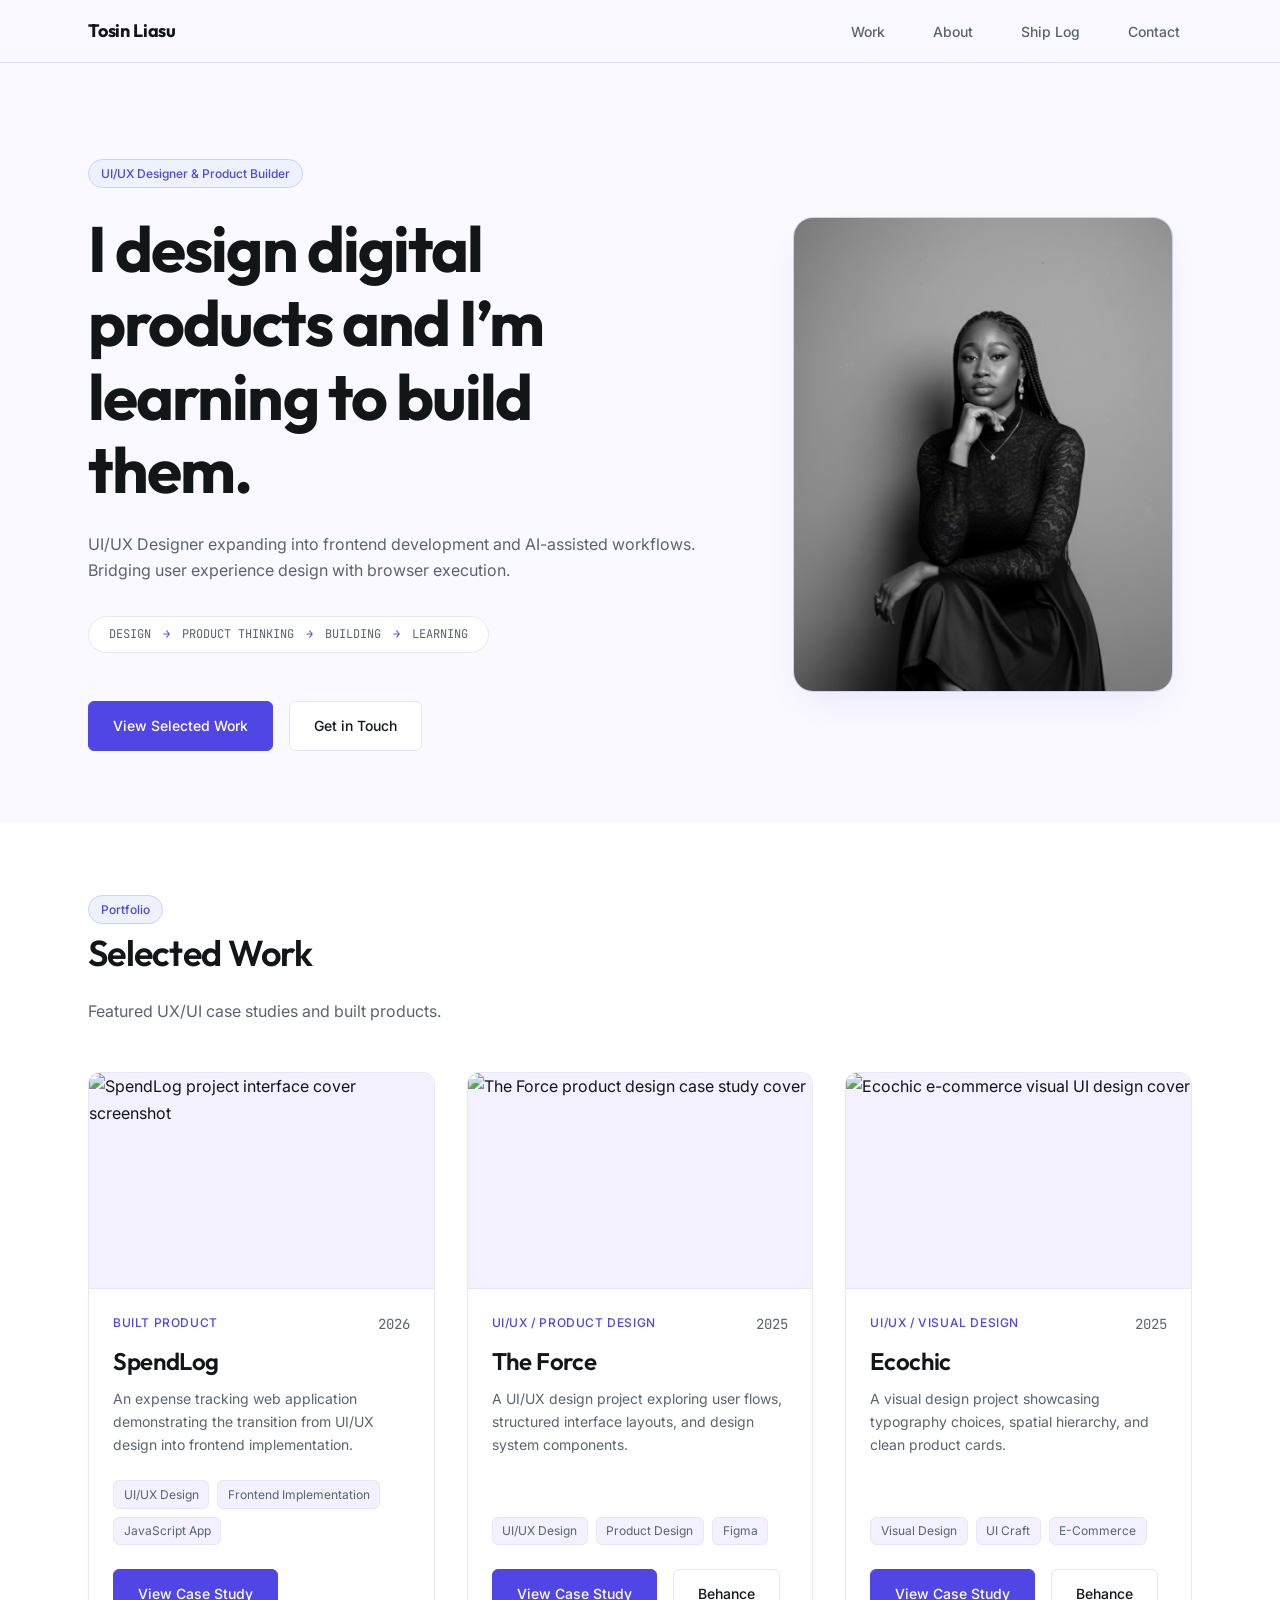
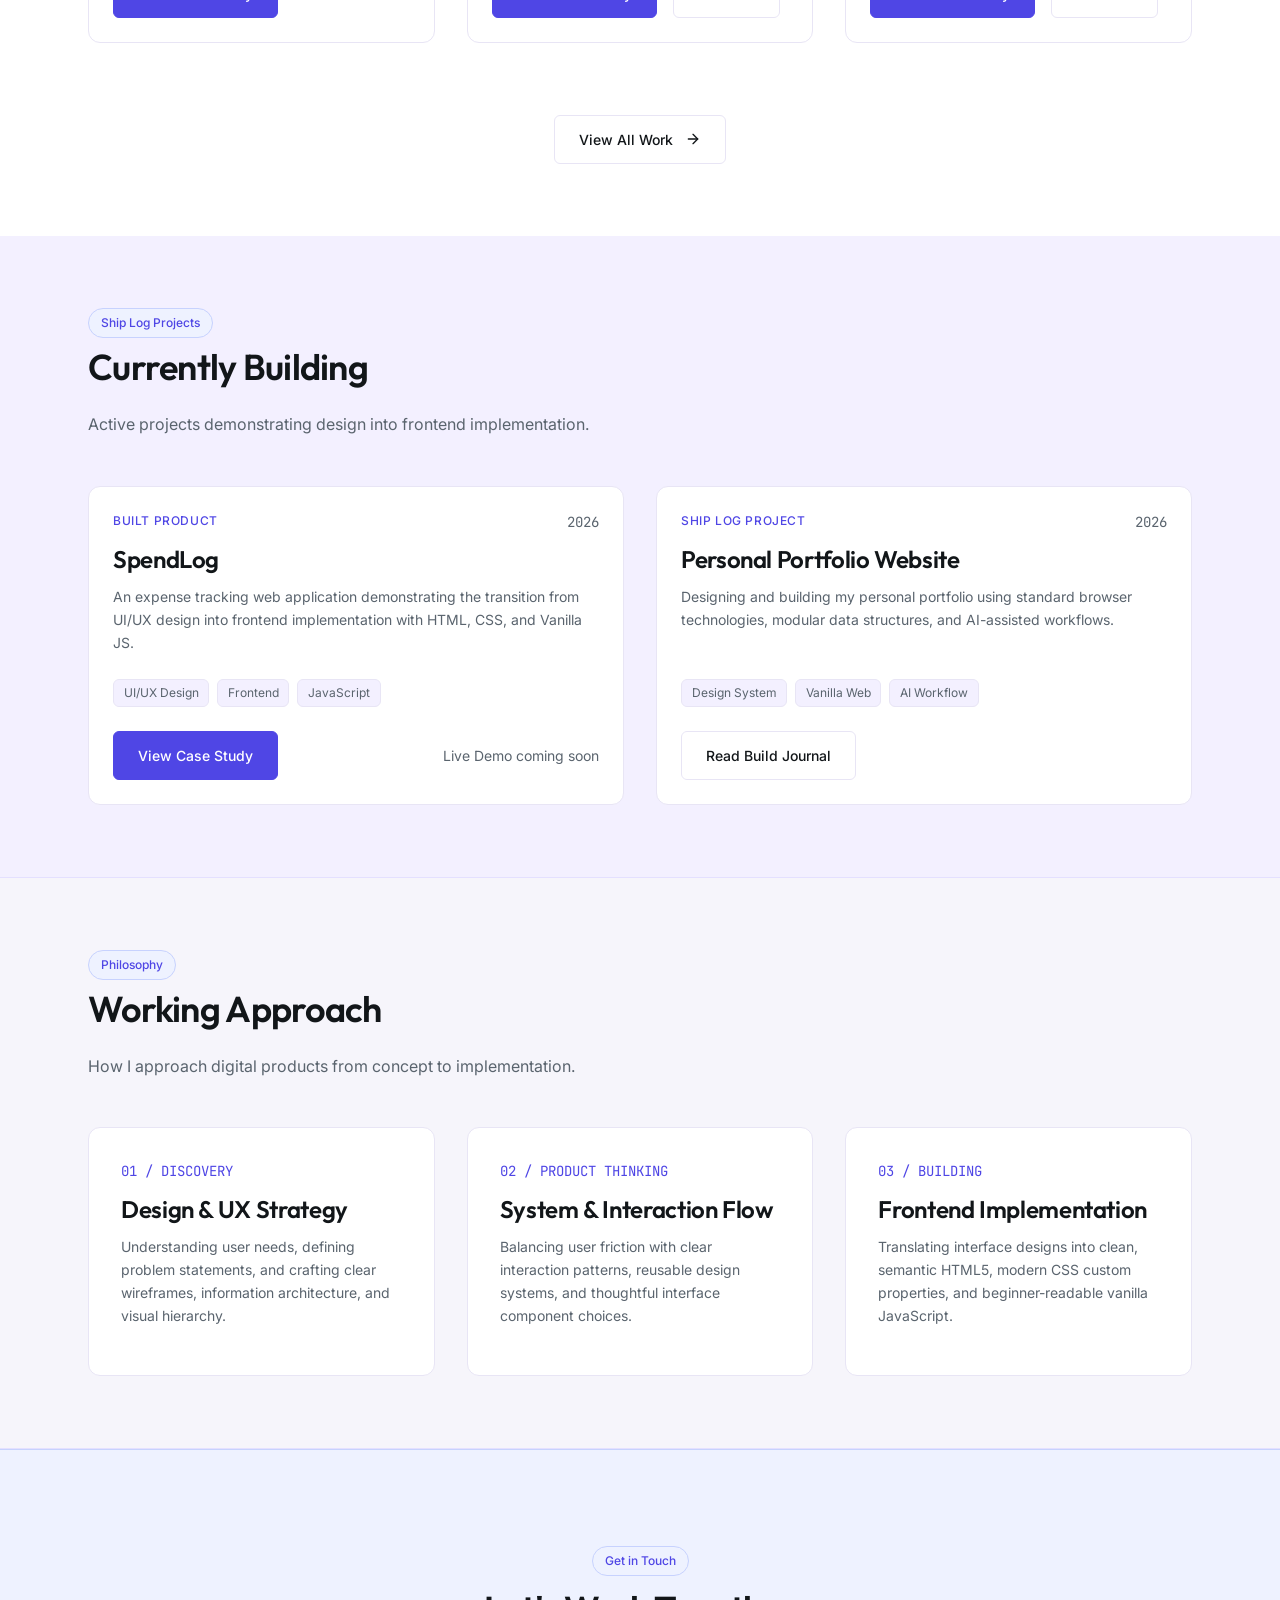
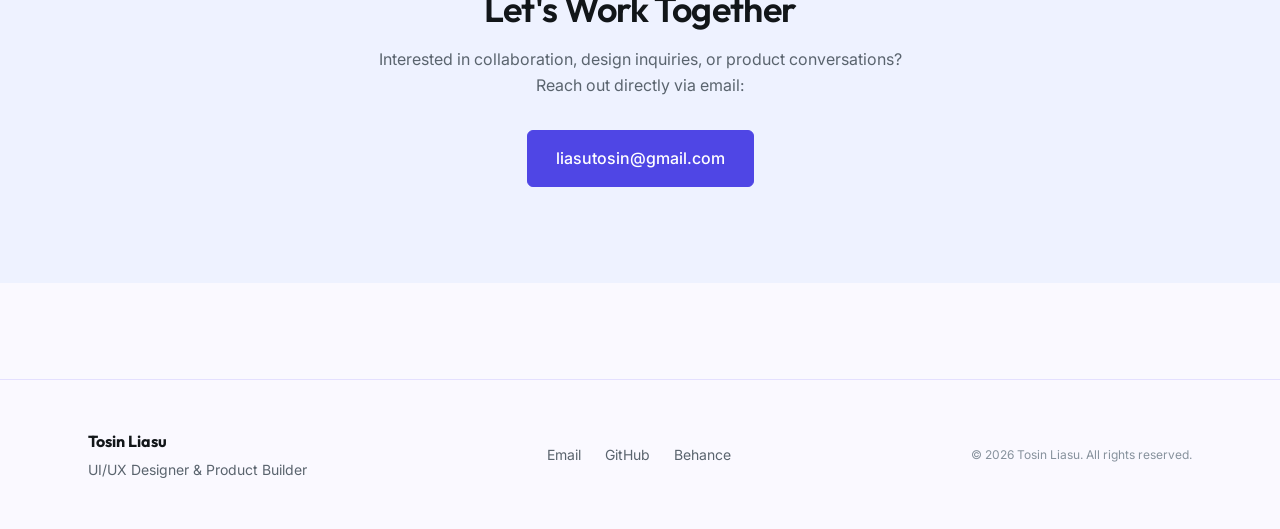
==== commit 42b7a556: "feat: add professional hero portrait IMG_8954.jpeg to homepage hero section" ====
--- a/index.html
+++ b/index.html
@@ -36,33 +36,41 @@
   <main>
     <!-- Hero Section (Warm off-white / subtle lavender tint) -->
     <section class="section section-hero" style="padding-top: var(--space-3xl); padding-bottom: var(--space-2xl);">
-      <div class="container">
-        <div class="badge" style="margin-bottom: var(--space-md);">
-          UI/UX Designer & Product Builder
-        </div>
-
-        <h1 class="display-title" style="max-width: 22ch; margin-bottom: var(--space-md);">
-          I design digital products and I’m learning to build them.
-        </h1>
-
-        <p class="lead" style="margin-bottom: var(--space-lg);">
-          UI/UX Designer expanding into frontend development and AI-assisted workflows.
-          Bridging user experience design with browser execution.
-        </p>
-
-        <div class="progression-pill" style="display: inline-flex; flex-wrap: wrap; align-items: center; gap: var(--space-xs); padding: 0.5rem 1.25rem; background-color: var(--bg-surface); border: 1px solid var(--border-light); border-radius: var(--radius-full); font-size: var(--font-size-xs); font-family: var(--font-mono); color: var(--text-secondary); margin-bottom: var(--space-xl);">
-          <span>DESIGN</span>
-          <span style="color: var(--accent-primary);">&rarr;</span>
-          <span>PRODUCT THINKING</span>
-          <span style="color: var(--accent-primary);">&rarr;</span>
-          <span>BUILDING</span>
-          <span style="color: var(--accent-primary);">&rarr;</span>
-          <span>LEARNING</span>
-        </div>
-
-        <div class="hero-actions" style="display: flex; flex-wrap: wrap; gap: var(--space-sm);">
-          <a href="#featured-work" class="btn btn-primary">View Selected Work</a>
-          <a href="#contact" class="btn btn-secondary">Get in Touch</a>
+      <div class="container hero-container">
+        <div class="hero-content">
+          <div class="badge" style="margin-bottom: var(--space-md);">
+            UI/UX Designer & Product Builder
+          </div>
+
+          <h1 class="display-title" style="max-width: 22ch; margin-bottom: var(--space-md);">
+            I design digital products and I’m learning to build them.
+          </h1>
+
+          <p class="lead" style="margin-bottom: var(--space-lg);">
+            UI/UX Designer expanding into frontend development and AI-assisted workflows.
+            Bridging user experience design with browser execution.
+          </p>
+
+          <div class="progression-pill" style="display: inline-flex; flex-wrap: wrap; align-items: center; gap: var(--space-xs); padding: 0.5rem 1.25rem; background-color: var(--bg-surface); border: 1px solid var(--border-light); border-radius: var(--radius-full); font-size: var(--font-size-xs); font-family: var(--font-mono); color: var(--text-secondary); margin-bottom: var(--space-xl);">
+            <span>DESIGN</span>
+            <span style="color: var(--accent-primary);">&rarr;</span>
+            <span>PRODUCT THINKING</span>
+            <span style="color: var(--accent-primary);">&rarr;</span>
+            <span>BUILDING</span>
+            <span style="color: var(--accent-primary);">&rarr;</span>
+            <span>LEARNING</span>
+          </div>
+
+          <div class="hero-actions" style="display: flex; flex-wrap: wrap; gap: var(--space-sm);">
+            <a href="#featured-work" class="btn btn-primary">View Selected Work</a>
+            <a href="#contact" class="btn btn-secondary">Get in Touch</a>
+          </div>
+        </div>
+
+        <div class="hero-portrait-wrapper">
+          <div class="hero-portrait-frame">
+            <img src="assets/images/IMG_8954.jpeg" alt="Tosin Liasu — UI/UX Designer & Product Builder" class="hero-portrait-img" loading="eager">
+          </div>
         </div>
       </div>
     </section>
--- a/css/main.css
+++ b/css/main.css
@@ -244,6 +244,61 @@
 .flex-center { display: flex; justify-content: center; align-items: center; }
 .gap-sm { gap: var(--space-sm); }
 .gap-md { gap: var(--space-md); }
+
+/* --- Hero Layout & Portrait Framing --- */
+.hero-container {
+  display: grid;
+  grid-template-columns: 1fr;
+  gap: var(--space-xl);
+  align-items: center;
+}
+
+@media (min-width: 900px) {
+  .hero-container {
+    grid-template-columns: 1.25fr 0.85fr;
+    gap: var(--space-2xl);
+  }
+}
+
+.hero-content {
+  display: flex;
+  flex-direction: column;
+  align-items: flex-start;
+}
+
+.hero-portrait-wrapper {
+  display: flex;
+  justify-content: center;
+  align-items: center;
+  width: 100%;
+}
+
+.hero-portrait-frame {
+  position: relative;
+  width: 100%;
+  max-width: 380px;
+  aspect-ratio: 4 / 5;
+  border-radius: var(--radius-lg);
+  overflow: hidden;
+  background-color: var(--bg-subtle);
+  border: 1px solid var(--accent-border);
+  box-shadow: 0 16px 36px -12px rgba(79, 70, 229, 0.12);
+  transition: transform var(--transition-base), box-shadow var(--transition-base), border-color var(--transition-base);
+}
+
+.hero-portrait-frame:hover {
+  transform: translateY(-3px);
+  box-shadow: 0 20px 44px -12px rgba(79, 70, 229, 0.18);
+  border-color: var(--accent-primary);
+}
+
+.hero-portrait-img {
+  width: 100%;
+  height: 100%;
+  object-fit: cover;
+  object-position: center 25%;
+  display: block;
+}
 
 /* ===================================================================
    4. UI COMPONENTS (Buttons, Badges, Header, Footer)
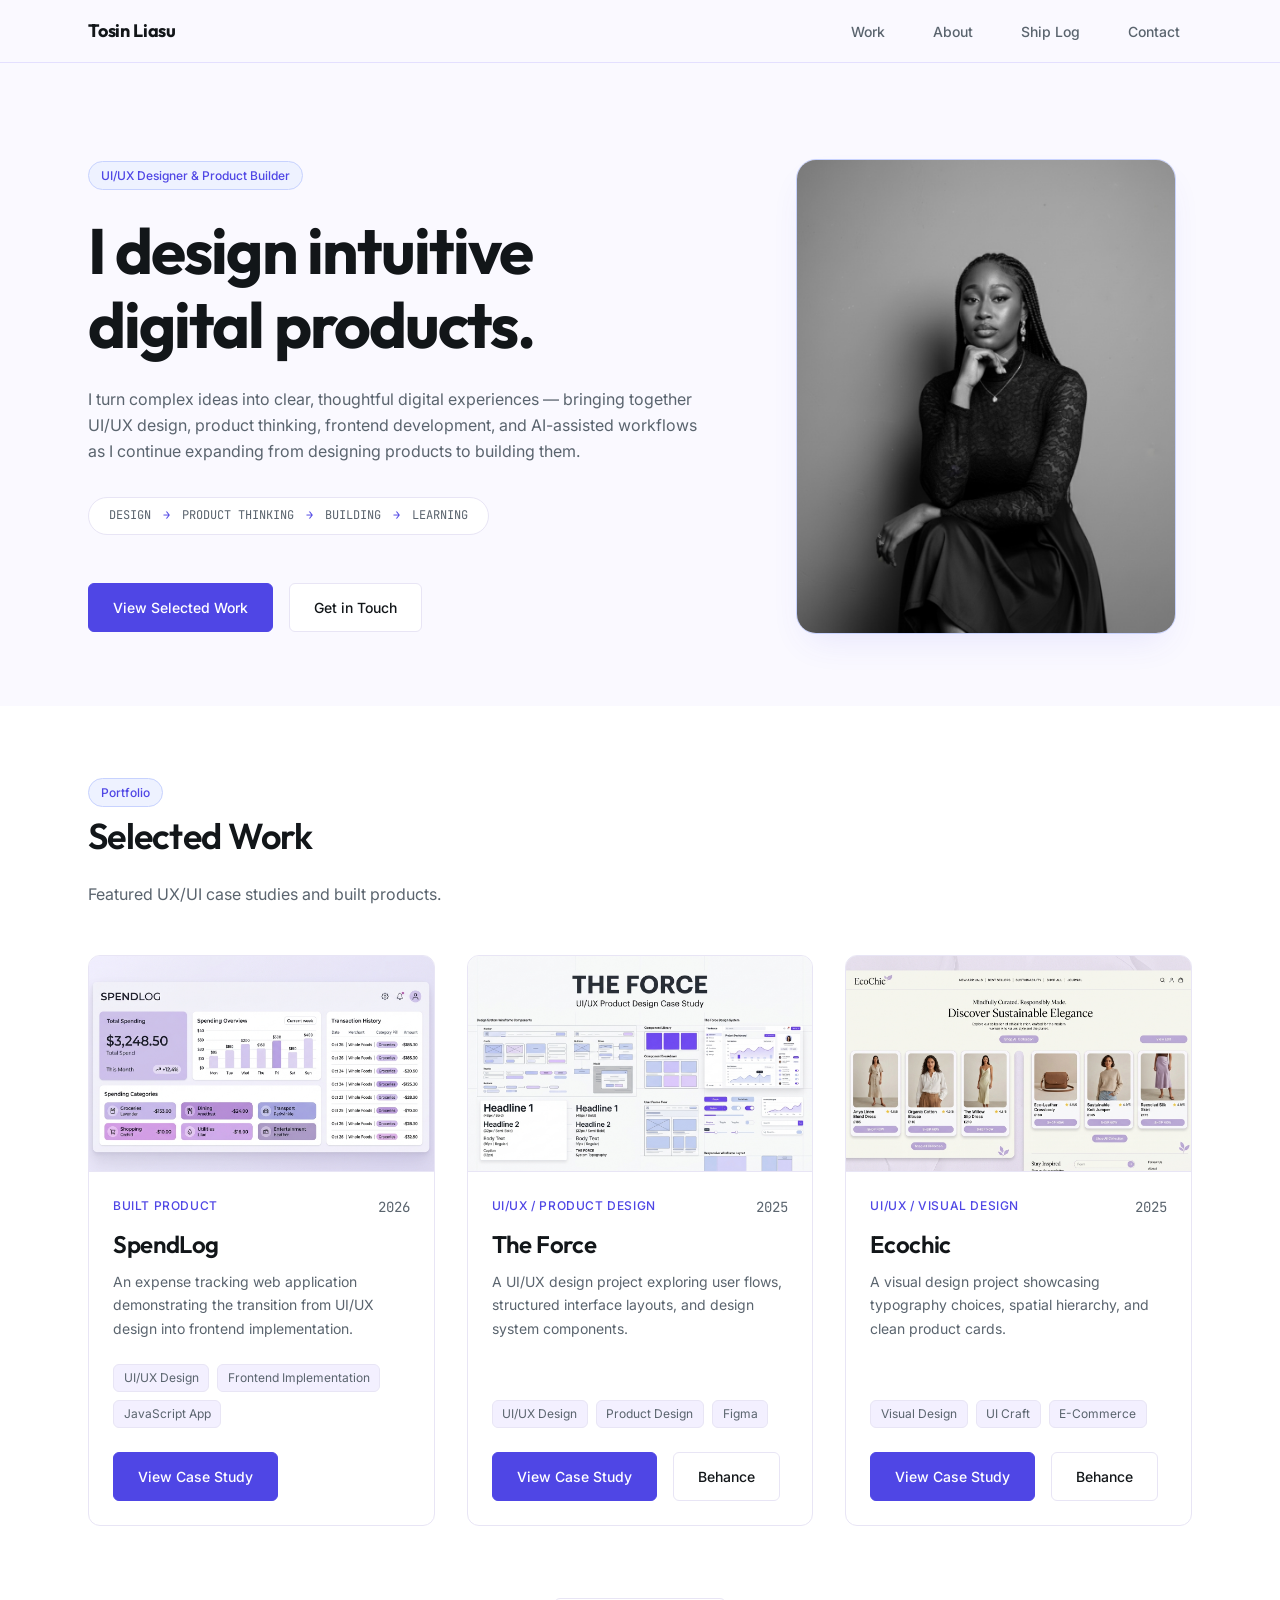
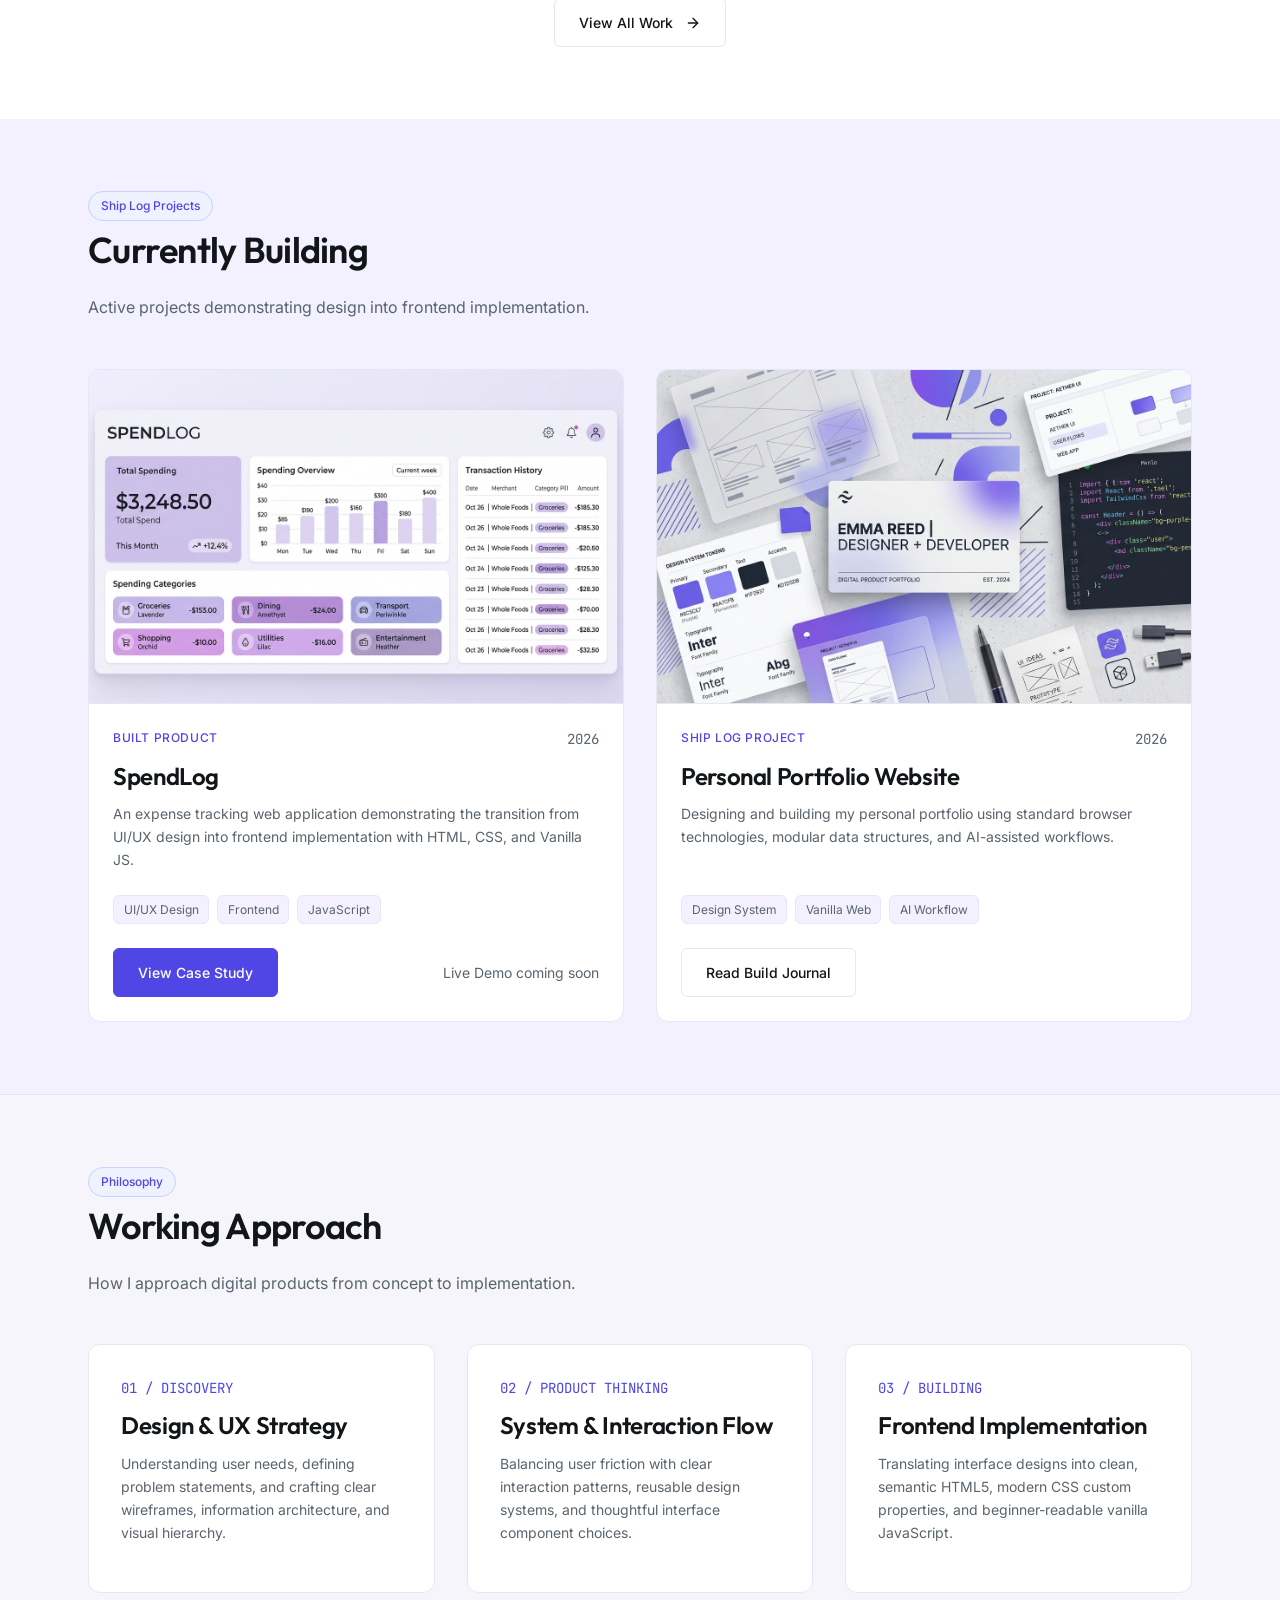
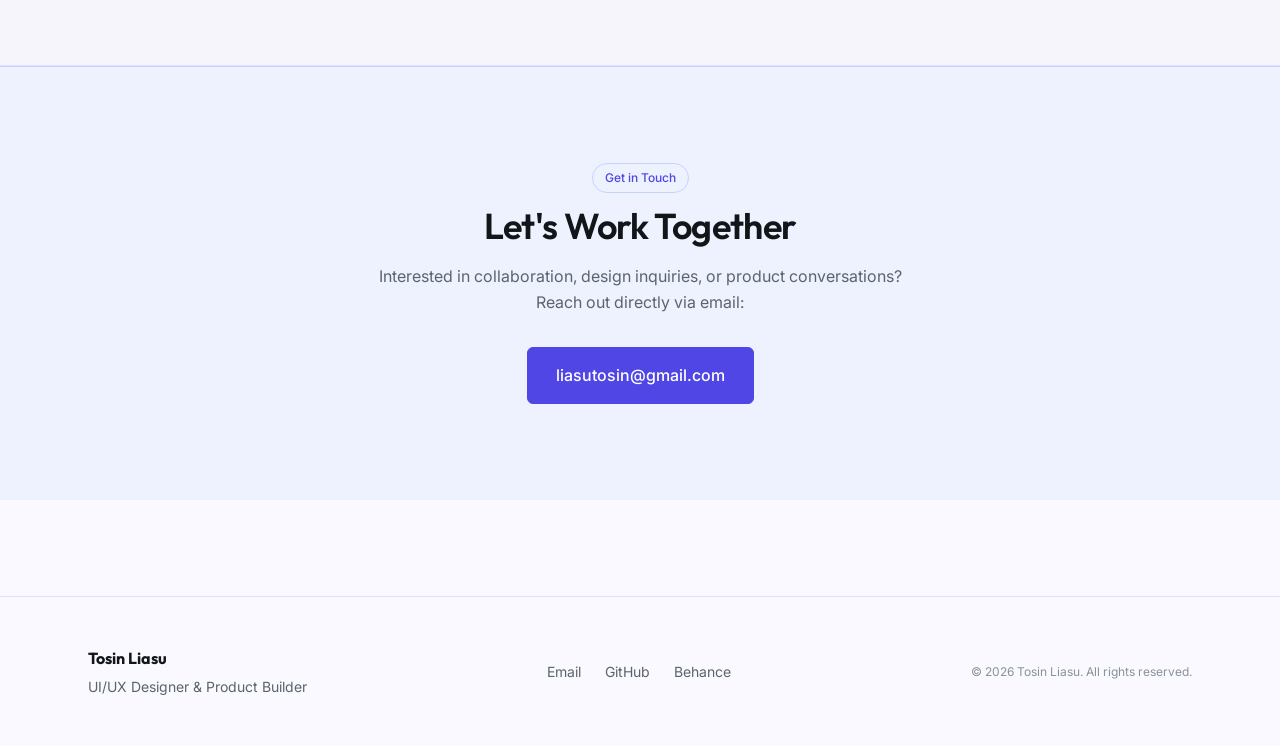
==== commit 67433f37: "Refine portfolio hero and add project visuals" ====
--- a/index.html
+++ b/index.html
@@ -43,12 +43,11 @@
           </div>
 
           <h1 class="display-title" style="max-width: 22ch; margin-bottom: var(--space-md);">
-            I design digital products and I’m learning to build them.
+            I design intuitive digital products.
           </h1>
 
           <p class="lead" style="margin-bottom: var(--space-lg);">
-            UI/UX Designer expanding into frontend development and AI-assisted workflows.
-            Bridging user experience design with browser execution.
+            I turn complex ideas into clear, thoughtful digital experiences — bringing together UI/UX design, product thinking, frontend development, and AI-assisted workflows as I continue expanding from designing products to building them.
           </p>
 
           <div class="progression-pill" style="display: inline-flex; flex-wrap: wrap; align-items: center; gap: var(--space-xs); padding: 0.5rem 1.25rem; background-color: var(--bg-surface); border: 1px solid var(--border-light); border-radius: var(--radius-full); font-size: var(--font-size-xs); font-family: var(--font-mono); color: var(--text-secondary); margin-bottom: var(--space-xl);">
@@ -113,6 +112,9 @@
         <div class="grid grid-2-col">
           <!-- SpendLog Card -->
           <article class="project-card">
+            <div class="card-cover">
+              <img src="assets/images/projects/spendlog/cover.jpg" alt="SpendLog project interface preview" loading="lazy">
+            </div>
             <div class="card-content">
               <div class="card-header">
                 <span class="card-category">Built Product</span>
@@ -136,6 +138,9 @@
 
           <!-- Portfolio Project Card -->
           <article class="project-card">
+            <div class="card-cover">
+              <img src="assets/images/projects/portfolio/cover.jpg" alt="Personal Portfolio project preview" loading="lazy">
+            </div>
             <div class="card-content">
               <div class="card-header">
                 <span class="card-category">Ship Log Project</span>
--- a/css/main.css
+++ b/css/main.css
@@ -255,7 +255,7 @@
 
 @media (min-width: 900px) {
   .hero-container {
-    grid-template-columns: 1.25fr 0.85fr;
+    grid-template-columns: 1.2fr 0.8fr;
     gap: var(--space-2xl);
   }
 }
@@ -296,7 +296,7 @@
   width: 100%;
   height: 100%;
   object-fit: cover;
-  object-position: center 25%;
+  object-position: center 18%;
   display: block;
 }
 
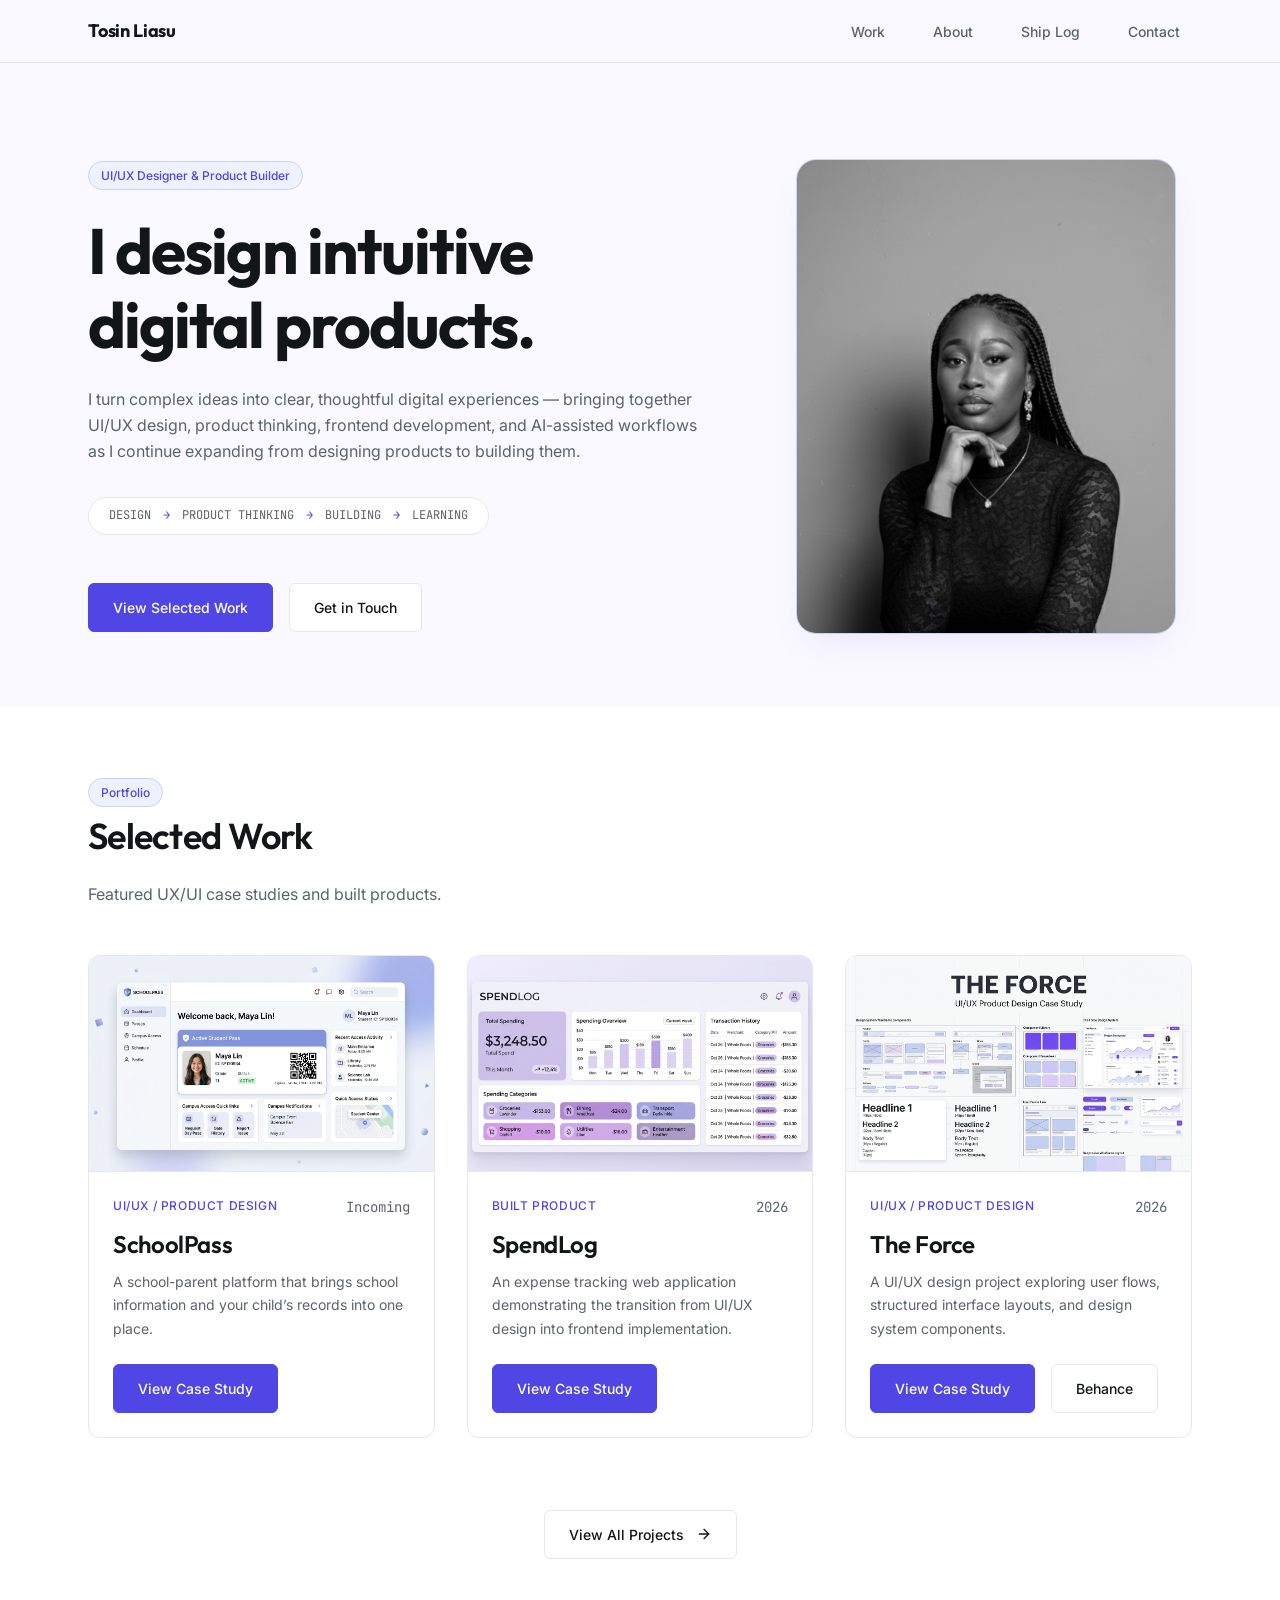
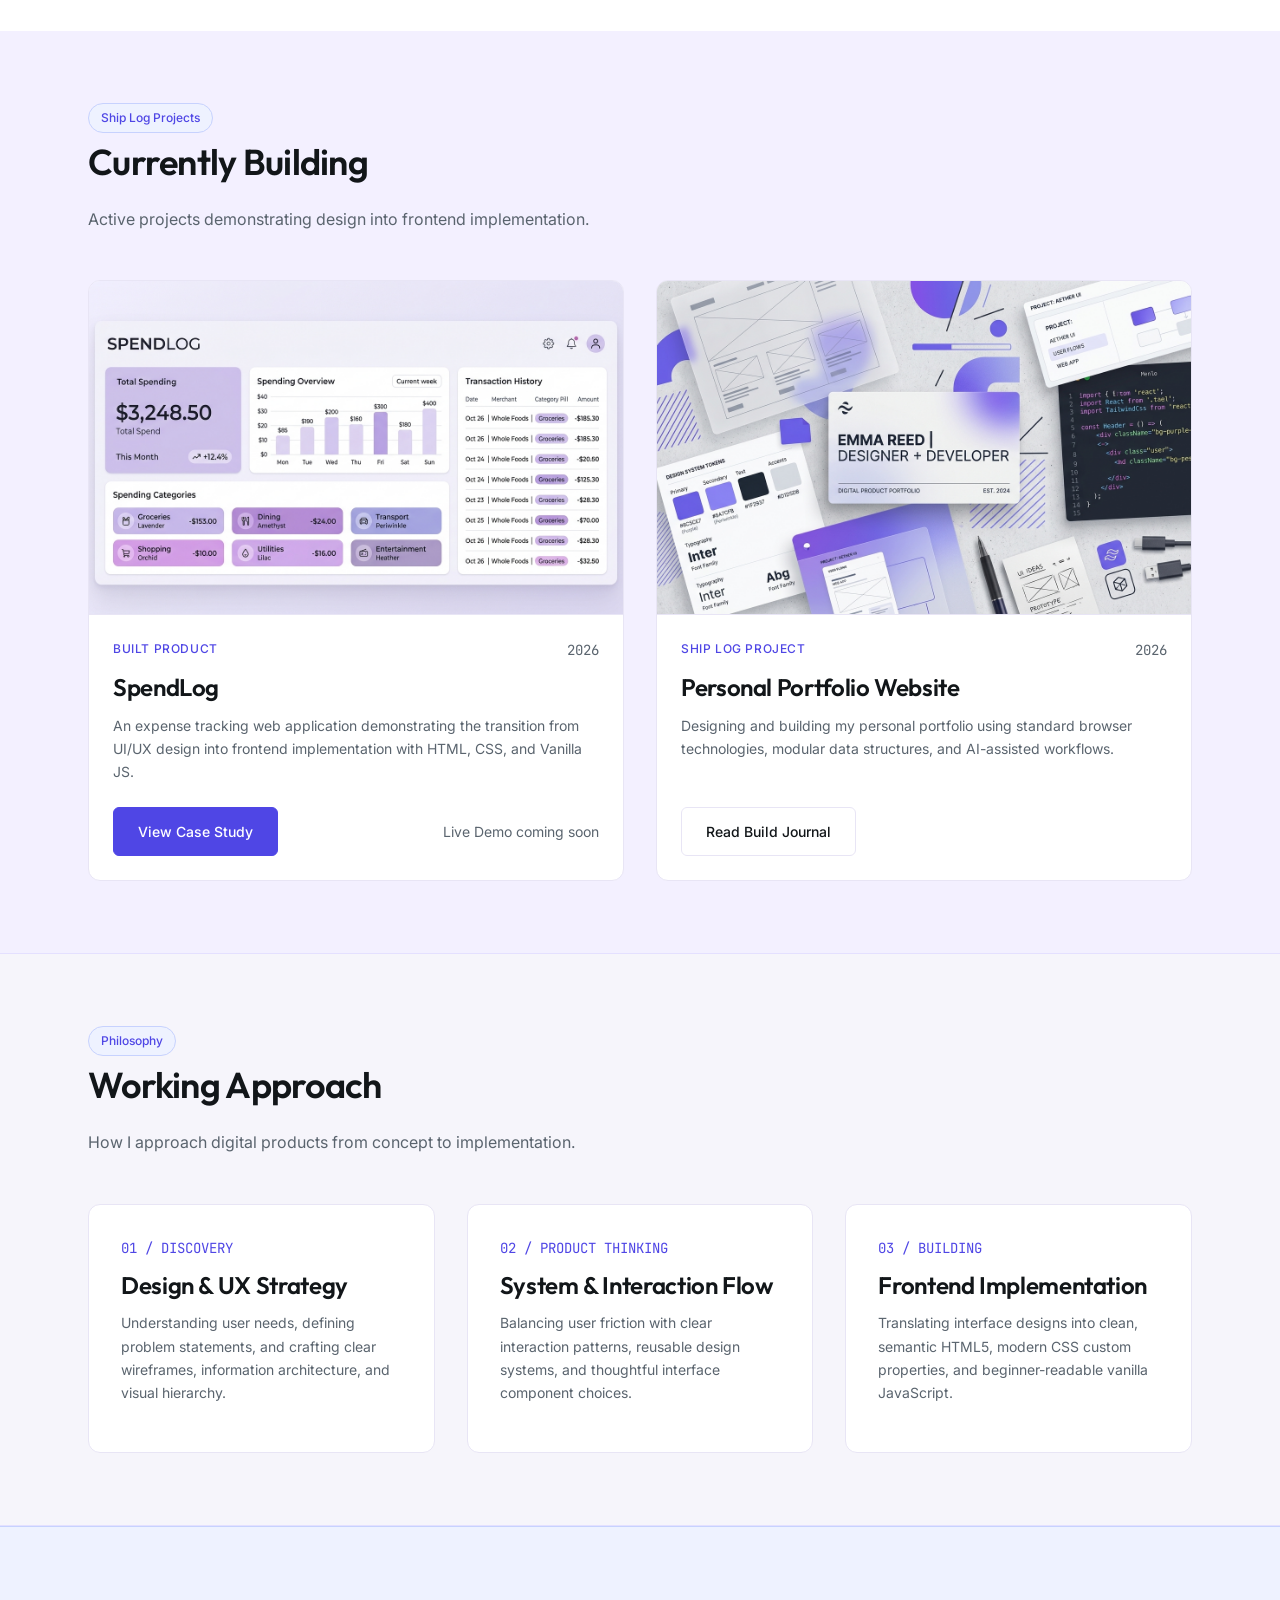
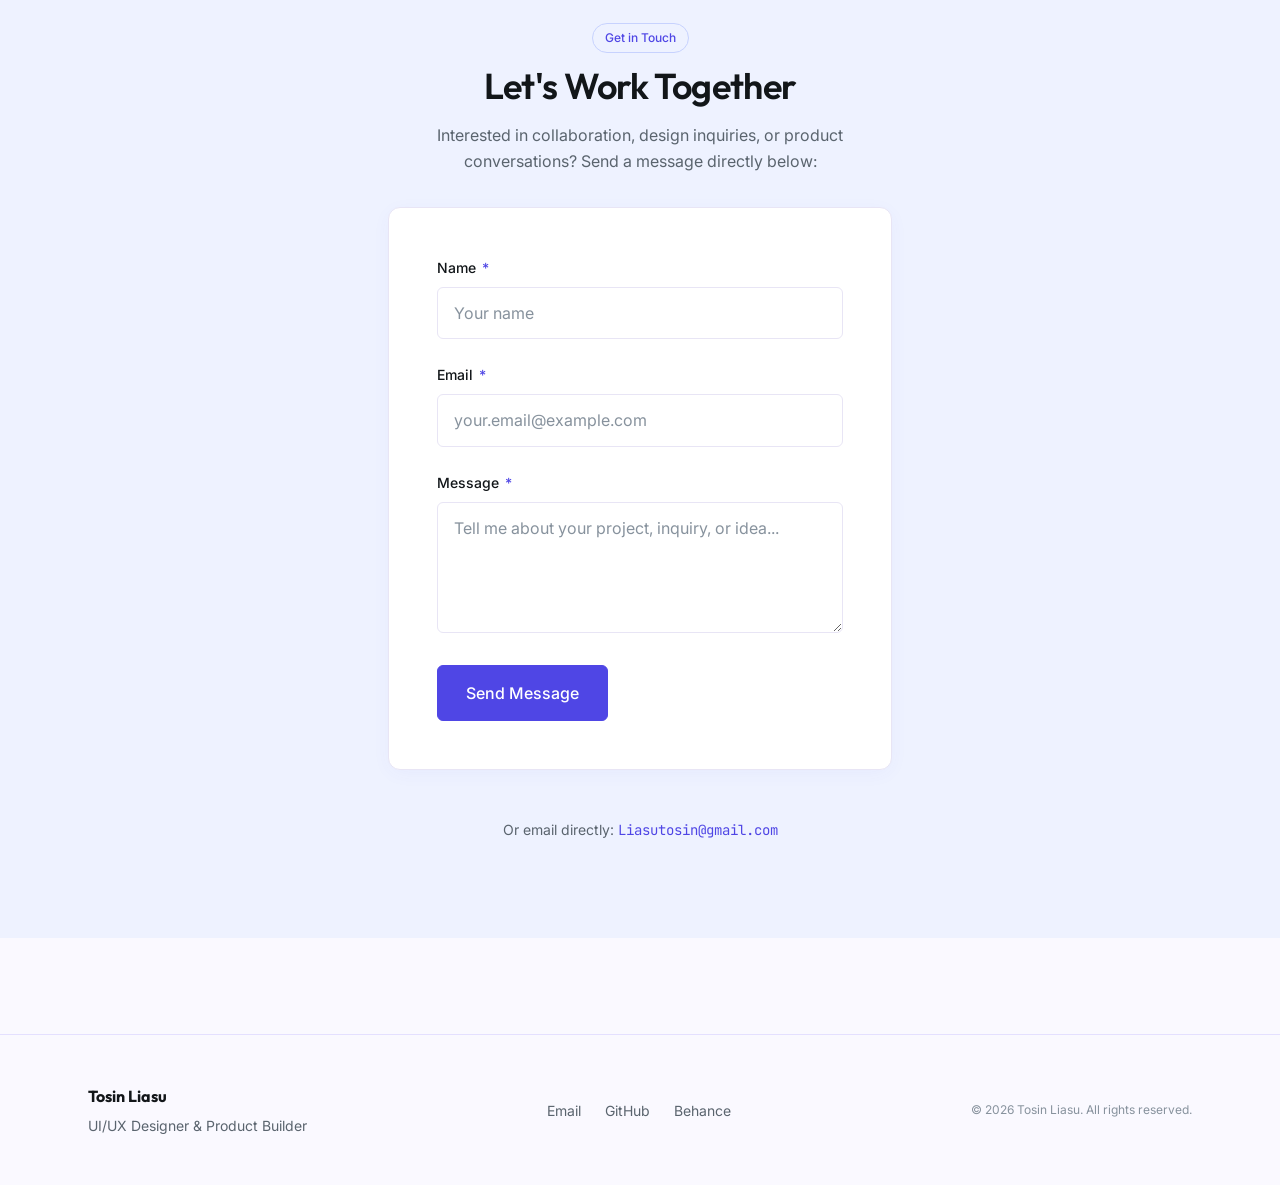
==== commit 54985dbe: "Update portfolio projects and contact section" ====
--- a/index.html
+++ b/index.html
@@ -68,7 +68,7 @@
 
         <div class="hero-portrait-wrapper">
           <div class="hero-portrait-frame">
-            <img src="assets/images/IMG_8954.jpeg" alt="Tosin Liasu — UI/UX Designer & Product Builder" class="hero-portrait-img" loading="eager">
+            <img src="assets/images/tosin-liasu.jpeg" alt="Tosin Liasu — UI/UX Designer & Product Builder" class="hero-portrait-img" loading="eager">
           </div>
         </div>
       </div>
@@ -90,7 +90,7 @@
 
         <div style="text-align: center; margin-top: var(--space-2xl);">
           <a href="work.html" class="btn btn-secondary">
-            View All Work
+            View All Projects
             <svg width="16" height="16" viewBox="0 0 24 24" fill="none" stroke="currentColor" stroke-width="2" stroke-linecap="round" stroke-linejoin="round">
               <line x1="5" y1="12" x2="19" y2="12"></line>
               <polyline points="12 5 19 12 12 19"></polyline>
@@ -124,11 +124,6 @@
               <p class="card-description">
                 An expense tracking web application demonstrating the transition from UI/UX design into frontend implementation with HTML, CSS, and Vanilla JS.
               </p>
-              <div class="card-tags">
-                <span class="tag">UI/UX Design</span>
-                <span class="tag">Frontend</span>
-                <span class="tag">JavaScript</span>
-              </div>
               <div class="card-actions">
                 <a href="case-study.html?id=spendlog" class="btn btn-primary text-small">View Case Study</a>
                 <span class="text-small text-muted" style="margin-left: auto;">Live Demo coming soon</span>
@@ -150,11 +145,6 @@
               <p class="card-description">
                 Designing and building my personal portfolio using standard browser technologies, modular data structures, and AI-assisted workflows.
               </p>
-              <div class="card-tags">
-                <span class="tag">Design System</span>
-                <span class="tag">Vanilla Web</span>
-                <span class="tag">AI Workflow</span>
-              </div>
               <div class="card-actions">
                 <a href="shiplog.html" class="btn btn-secondary text-small">Read Build Journal</a>
               </div>
@@ -201,17 +191,64 @@
       </div>
     </section>
 
-    <!-- Contact CTA Section (Light Lavender Treatment) -->
+    <!-- Contact CTA Section (Formspree Powered) -->
     <section class="section section-contact" id="contact" style="padding-top: var(--space-3xl); padding-bottom: var(--space-3xl);">
-      <div class="container text-center" style="text-align: center; max-width: 640px;">
+      <div class="container text-center" style="max-width: 600px;">
         <span class="badge" style="margin-bottom: var(--space-xs);">Get in Touch</span>
         <h2 class="section-title" style="margin-bottom: var(--space-sm);">Let's Work Together</h2>
         <p class="text-muted" style="margin-bottom: var(--space-lg);">
-          Interested in collaboration, design inquiries, or product conversations? Reach out directly via email:
+          Interested in collaboration, design inquiries, or product conversations? Send a message directly below:
         </p>
-        <a href="mailto:liasutosin@gmail.com" class="btn btn-primary font-mono" style="font-size: 1rem; padding: 0.875rem 1.75rem;">
-          liasutosin@gmail.com
-        </a>
+
+        <div class="contact-form-card" style="text-align: left;">
+          <form class="contact-form" action="https://formspree.io/f/xaennlrw" method="POST" novalidate>
+            <div class="form-group">
+              <label for="home-contact-name" class="form-label">Name <span class="required-asterisk" aria-hidden="true">*</span></label>
+              <input 
+                type="text" 
+                id="home-contact-name" 
+                name="name" 
+                class="form-input" 
+                required 
+                placeholder="Your name" 
+                autocomplete="name"
+              >
+            </div>
+
+            <div class="form-group">
+              <label for="home-contact-email" class="form-label">Email <span class="required-asterisk" aria-hidden="true">*</span></label>
+              <input 
+                type="email" 
+                id="home-contact-email" 
+                name="email" 
+                class="form-input" 
+                required 
+                placeholder="your.email@example.com" 
+                autocomplete="email"
+              >
+            </div>
+
+            <div class="form-group">
+              <label for="home-contact-message" class="form-label">Message <span class="required-asterisk" aria-hidden="true">*</span></label>
+              <textarea 
+                id="home-contact-message" 
+                name="message" 
+                class="form-input form-textarea" 
+                rows="4" 
+                required 
+                placeholder="Tell me about your project, inquiry, or idea..."
+              ></textarea>
+            </div>
+
+            <div class="form-status" aria-live="polite"></div>
+
+            <button type="submit" class="btn btn-primary form-submit-btn">Send Message</button>
+          </form>
+        </div>
+
+        <p class="text-small text-muted" style="margin-top: var(--space-md); margin-bottom: 0;">
+          Or email directly: <a href="mailto:Liasutosin@gmail.com" class="font-mono" style="color: var(--accent-primary);">Liasutosin@gmail.com</a>
+        </p>
       </div>
     </section>
   </main>
@@ -225,7 +262,7 @@
       </div>
 
       <ul class="footer-socials">
-        <li><a href="mailto:liasutosin@gmail.com">Email</a></li>
+        <li><a href="mailto:Liasutosin@gmail.com">Email</a></li>
         <li><a href="https://github.com/Tosin-ships-it" target="_blank" rel="noopener">GitHub</a></li>
         <li><a href="https://be.net/tl332" target="_blank" rel="noopener">Behance</a></li>
       </ul>
--- a/css/main.css
+++ b/css/main.css
@@ -619,6 +619,115 @@
   margin-bottom: var(--space-md);
 }
 
+/* --- Contact Form Styles --- */
+.contact-form-container {
+  max-width: 600px;
+  margin: 0 auto;
+  text-align: left;
+}
+
+.contact-form-card {
+  padding: var(--space-lg);
+  background-color: var(--bg-surface);
+  border: 1px solid var(--border-light);
+  border-radius: var(--radius-md);
+  box-shadow: var(--shadow-subtle);
+  margin-bottom: var(--space-xl);
+}
+
+@media (min-width: 640px) {
+  .contact-form-card {
+    padding: var(--space-xl);
+  }
+}
+
+.contact-form {
+  width: 100%;
+  text-align: left;
+}
+
+.form-group {
+  margin-bottom: var(--space-md);
+}
+
+.form-label {
+  display: block;
+  font-family: var(--font-body);
+  font-size: var(--font-size-sm);
+  font-weight: var(--fw-medium);
+  color: var(--text-primary);
+  margin-bottom: var(--space-2xs);
+}
+
+.required-asterisk {
+  color: var(--accent-primary);
+  margin-left: 2px;
+}
+
+.form-input {
+  width: 100%;
+  padding: 0.75rem 1rem;
+  font-family: var(--font-body);
+  font-size: var(--font-size-body);
+  color: var(--text-primary);
+  background-color: var(--bg-surface);
+  border: 1px solid var(--border-light);
+  border-radius: var(--radius-sm);
+  transition: border-color var(--transition-fast), box-shadow var(--transition-fast);
+}
+
+.form-input:focus {
+  outline: none;
+  border-color: var(--accent-primary);
+  box-shadow: 0 0 0 3px rgba(79, 70, 229, 0.15);
+}
+
+.form-input::placeholder {
+  color: var(--text-tertiary);
+}
+
+.form-textarea {
+  resize: vertical;
+  min-height: 120px;
+}
+
+.form-submit-btn {
+  width: 100%;
+  font-size: 1rem;
+  padding: 0.875rem 1.75rem;
+}
+
+@media (min-width: 640px) {
+  .form-submit-btn {
+    width: auto;
+  }
+}
+
+.form-status {
+  margin-bottom: var(--space-md);
+  font-size: var(--font-size-sm);
+  border-radius: var(--radius-sm);
+  display: none;
+  line-height: var(--line-height-body);
+}
+
+.form-status:not(:empty) {
+  display: block;
+  padding: var(--space-sm) var(--space-md);
+}
+
+.form-status-success {
+  background-color: #ECFDF5;
+  color: #065F46;
+  border: 1px solid #A7F3D0;
+}
+
+.form-status-error {
+  background-color: #FEF2F2;
+  color: #991B1B;
+  border: 1px solid #FCA5A5;
+}
+
 /* --- Footer --- */
 .site-footer {
   background-color: var(--bg-primary);
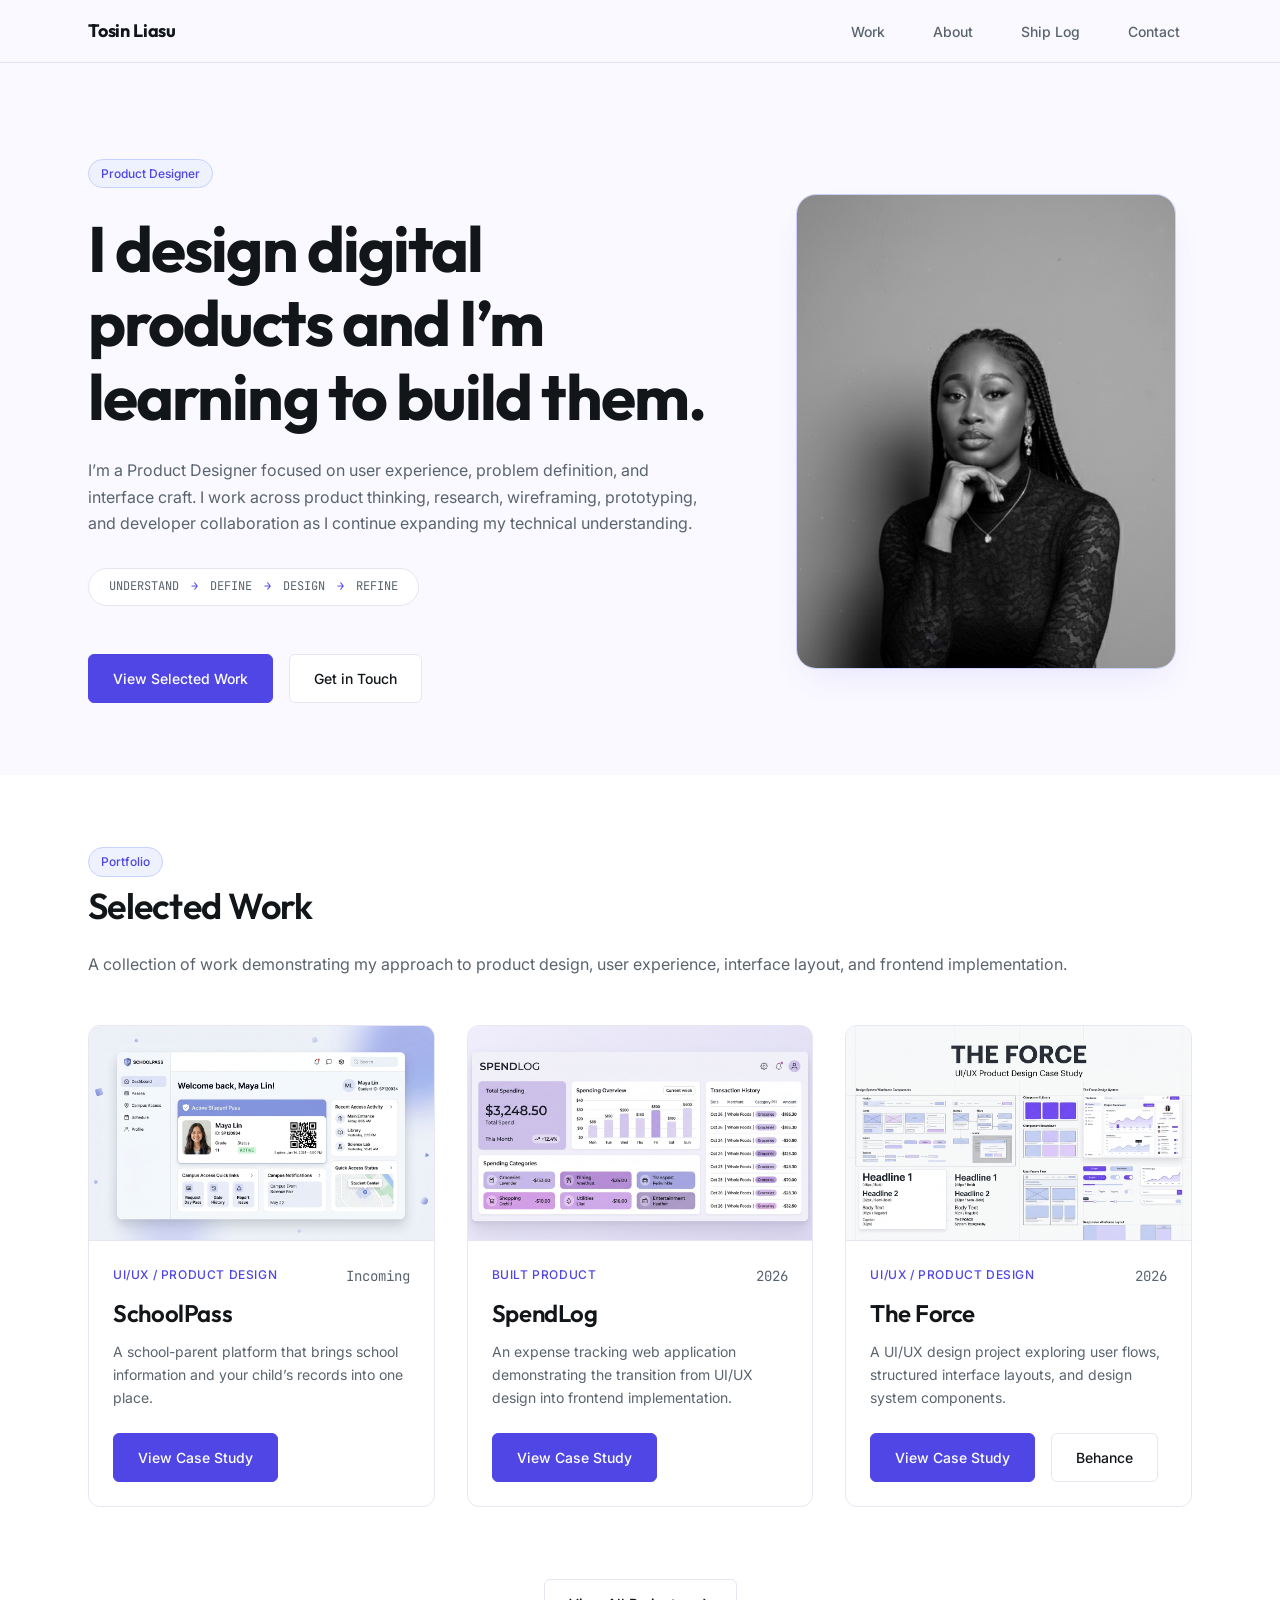
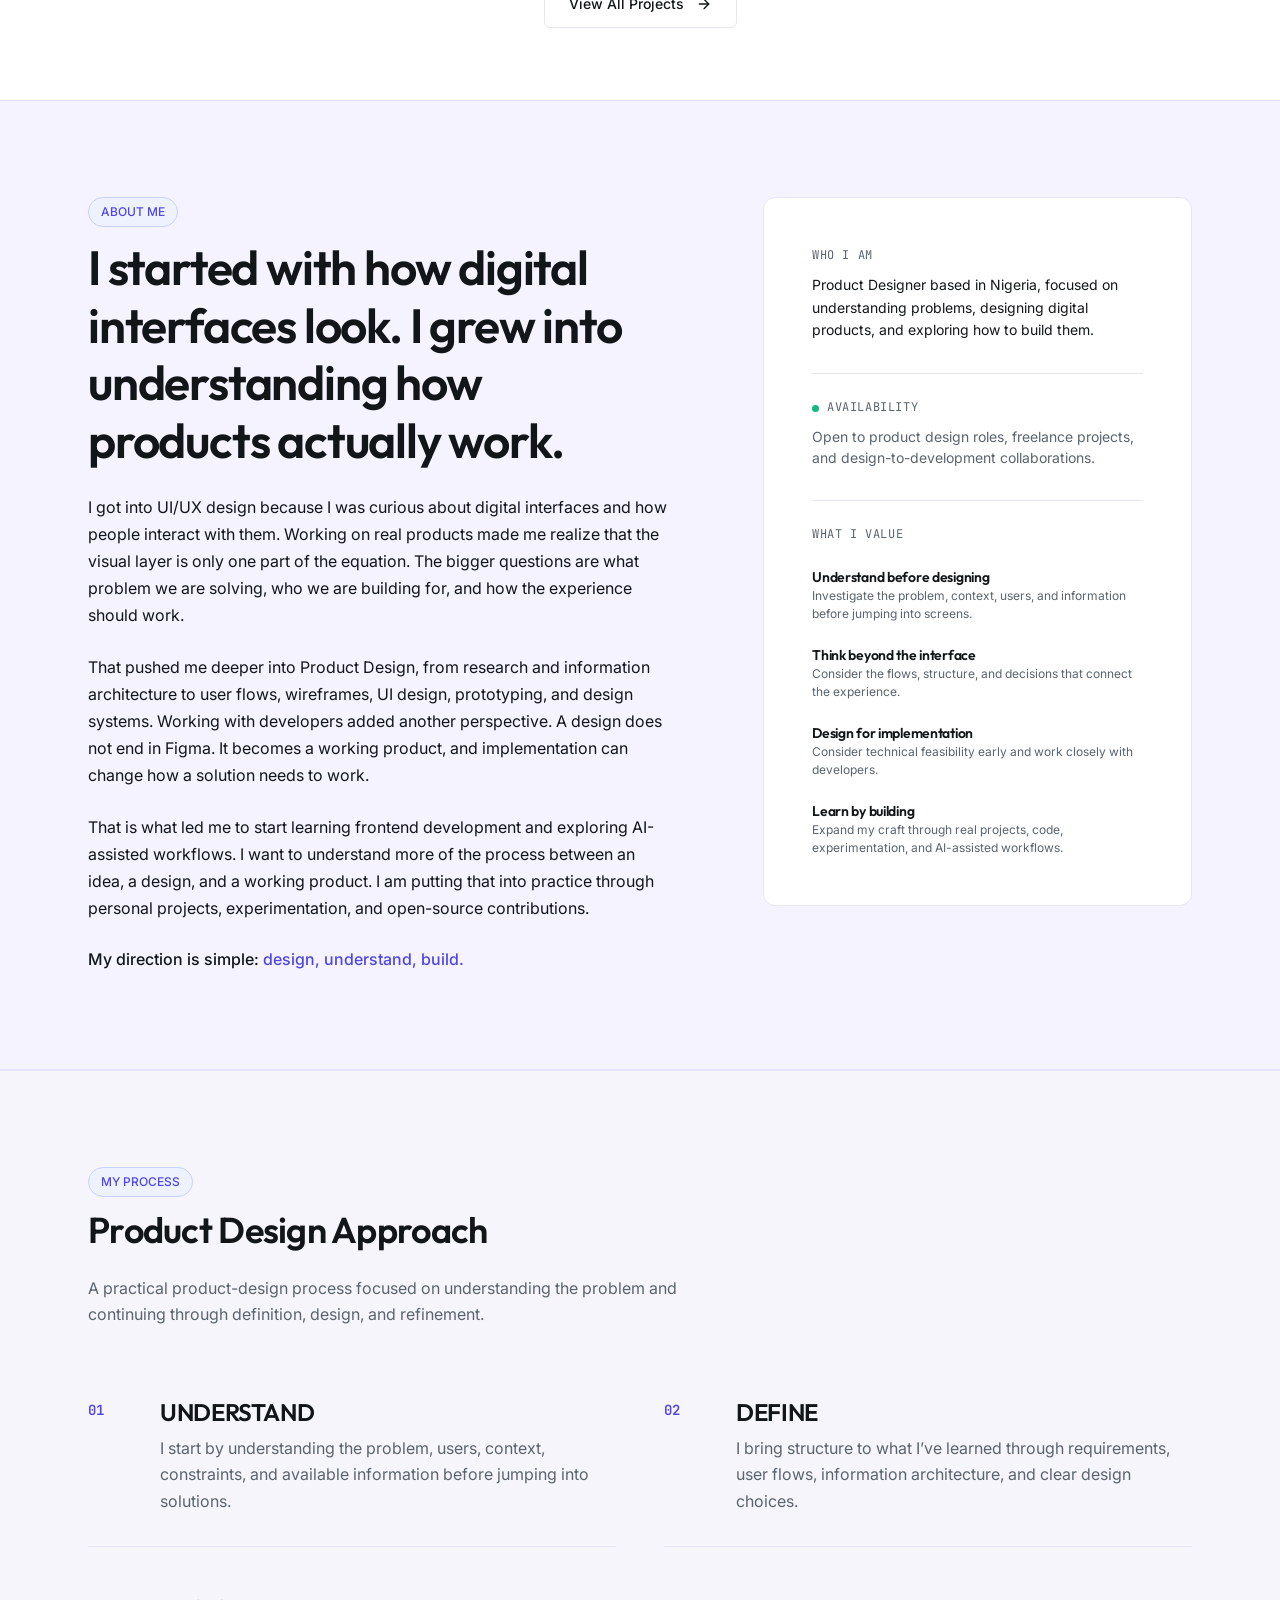
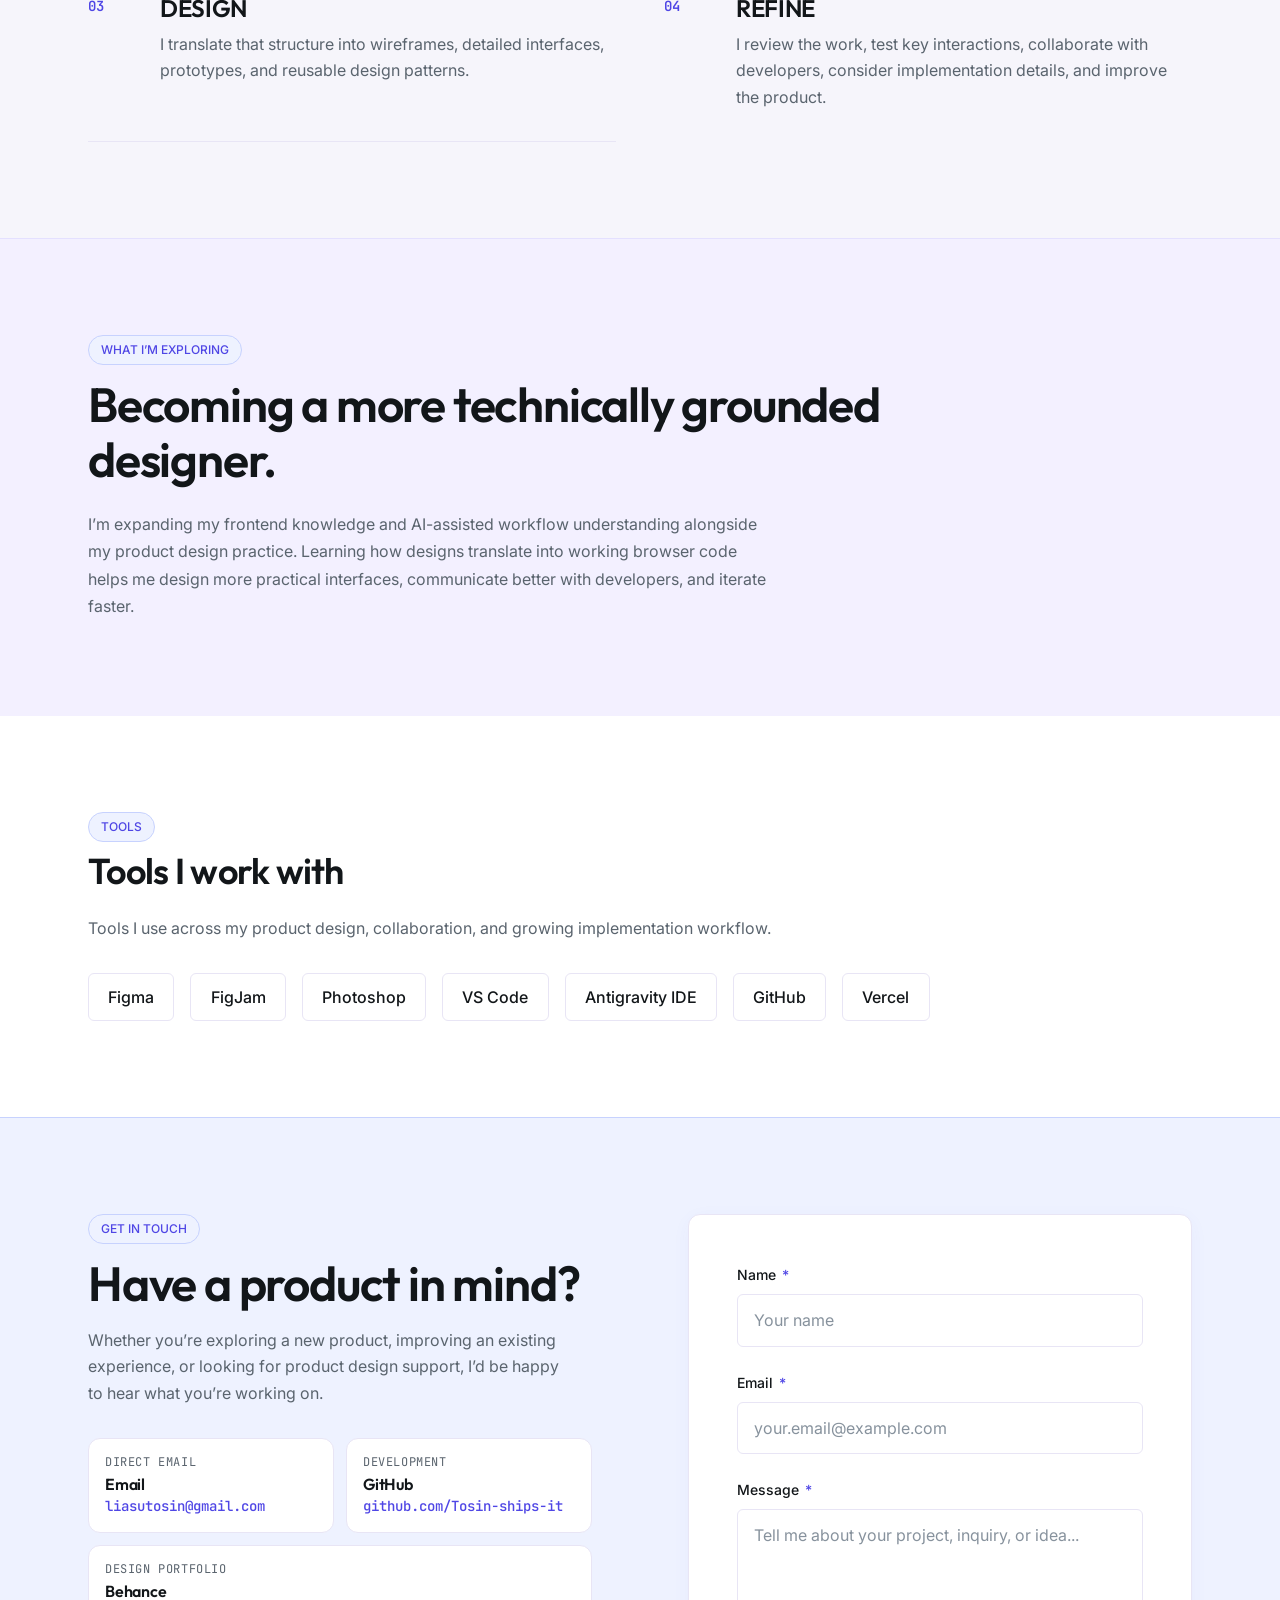
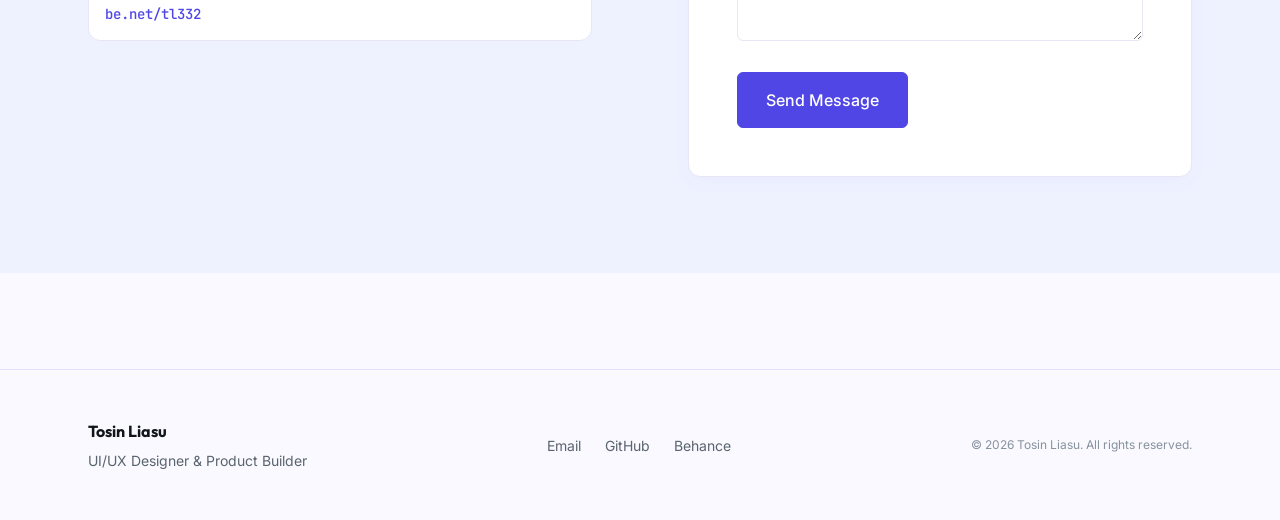
==== commit dba08128: "Update portfolio About section" ====
--- a/index.html
+++ b/index.html
@@ -24,10 +24,10 @@
 
       <nav>
         <ul class="nav-links">
-          <li><a href="work.html" class="nav-link">Work</a></li>
-          <li><a href="about.html" class="nav-link">About</a></li>
+          <li><a href="#work" class="nav-link">Work</a></li>
+          <li><a href="#about" class="nav-link">About</a></li>
           <li><a href="shiplog.html" class="nav-link">Ship Log</a></li>
-          <li><a href="contact.html" class="nav-link">Contact</a></li>
+          <li><a href="#contact" class="nav-link">Contact</a></li>
         </ul>
       </nav>
     </div>
@@ -39,48 +39,48 @@
       <div class="container hero-container">
         <div class="hero-content">
           <div class="badge" style="margin-bottom: var(--space-md);">
-            UI/UX Designer & Product Builder
+            Product Designer
           </div>
 
           <h1 class="display-title" style="max-width: 22ch; margin-bottom: var(--space-md);">
-            I design intuitive digital products.
+            I design digital products and I’m learning to build them.
           </h1>
 
           <p class="lead" style="margin-bottom: var(--space-lg);">
-            I turn complex ideas into clear, thoughtful digital experiences — bringing together UI/UX design, product thinking, frontend development, and AI-assisted workflows as I continue expanding from designing products to building them.
+            I’m a Product Designer focused on user experience, problem definition, and interface craft. I work across product thinking, research, wireframing, prototyping, and developer collaboration as I continue expanding my technical understanding.
           </p>
 
           <div class="progression-pill" style="display: inline-flex; flex-wrap: wrap; align-items: center; gap: var(--space-xs); padding: 0.5rem 1.25rem; background-color: var(--bg-surface); border: 1px solid var(--border-light); border-radius: var(--radius-full); font-size: var(--font-size-xs); font-family: var(--font-mono); color: var(--text-secondary); margin-bottom: var(--space-xl);">
+            <span>UNDERSTAND</span>
+            <span style="color: var(--accent-primary);">&rarr;</span>
+            <span>DEFINE</span>
+            <span style="color: var(--accent-primary);">&rarr;</span>
             <span>DESIGN</span>
             <span style="color: var(--accent-primary);">&rarr;</span>
-            <span>PRODUCT THINKING</span>
-            <span style="color: var(--accent-primary);">&rarr;</span>
-            <span>BUILDING</span>
-            <span style="color: var(--accent-primary);">&rarr;</span>
-            <span>LEARNING</span>
+            <span>REFINE</span>
           </div>
 
           <div class="hero-actions" style="display: flex; flex-wrap: wrap; gap: var(--space-sm);">
-            <a href="#featured-work" class="btn btn-primary">View Selected Work</a>
+            <a href="#work" class="btn btn-primary">View Selected Work</a>
             <a href="#contact" class="btn btn-secondary">Get in Touch</a>
           </div>
         </div>
 
         <div class="hero-portrait-wrapper">
           <div class="hero-portrait-frame">
-            <img src="assets/images/tosin-liasu.jpeg" alt="Tosin Liasu — UI/UX Designer & Product Builder" class="hero-portrait-img" loading="eager">
+            <img src="assets/images/tosin-liasu.jpeg" alt="Tosin Liasu — Product Designer" class="hero-portrait-img" loading="eager">
           </div>
         </div>
       </div>
     </section>
 
     <!-- Selected Work Section (Pure White) -->
-    <section class="section section-work" id="featured-work">
+    <section class="section section-work" id="work">
       <div class="container">
         <div class="section-header" style="margin-bottom: var(--space-xl);">
           <span class="badge" style="margin-bottom: var(--space-2xs);">Portfolio</span>
           <h2 class="section-title">Selected Work</h2>
-          <p class="text-muted">Featured UX/UI case studies and built products.</p>
+          <p class="text-muted">A collection of work demonstrating my approach to product design, user experience, interface layout, and frontend implementation.</p>
         </div>
 
         <!-- Dynamic Project Grid Container -->
@@ -100,155 +100,292 @@
       </div>
     </section>
 
-    <!-- Currently Building Section (Soft Lavender Tint) -->
-    <section class="section section-building">
-      <div class="container">
-        <div class="section-header" style="margin-bottom: var(--space-xl);">
-          <span class="badge" style="margin-bottom: var(--space-2xs);">Ship Log Projects</span>
-          <h2 class="section-title">Currently Building</h2>
-          <p class="text-muted">Active projects demonstrating design into frontend implementation.</p>
-        </div>
-
-        <div class="grid grid-2-col">
-          <!-- SpendLog Card -->
-          <article class="project-card">
-            <div class="card-cover">
-              <img src="assets/images/projects/spendlog/cover.jpg" alt="SpendLog project interface preview" loading="lazy">
-            </div>
-            <div class="card-content">
-              <div class="card-header">
-                <span class="card-category">Built Product</span>
-                <span class="text-small text-muted font-mono">2026</span>
-              </div>
-              <h3 class="card-title">SpendLog</h3>
-              <p class="card-description">
-                An expense tracking web application demonstrating the transition from UI/UX design into frontend implementation with HTML, CSS, and Vanilla JS.
-              </p>
-              <div class="card-actions">
-                <a href="case-study.html?id=spendlog" class="btn btn-primary text-small">View Case Study</a>
-                <span class="text-small text-muted" style="margin-left: auto;">Live Demo coming soon</span>
-              </div>
-            </div>
-          </article>
-
-          <!-- Portfolio Project Card -->
-          <article class="project-card">
-            <div class="card-cover">
-              <img src="assets/images/projects/portfolio/cover.jpg" alt="Personal Portfolio project preview" loading="lazy">
-            </div>
-            <div class="card-content">
-              <div class="card-header">
-                <span class="card-category">Ship Log Project</span>
-                <span class="text-small text-muted font-mono">2026</span>
-              </div>
-              <h3 class="card-title">Personal Portfolio Website</h3>
-              <p class="card-description">
-                Designing and building my personal portfolio using standard browser technologies, modular data structures, and AI-assisted workflows.
-              </p>
-              <div class="card-actions">
-                <a href="shiplog.html" class="btn btn-secondary text-small">Read Build Journal</a>
-              </div>
-            </div>
-          </article>
-        </div>
-      </div>
-    </section>
-
-    <!-- Working Approach Section (Light Purple-Grey) -->
-    <section class="section section-process">
-      <div class="container">
-        <div class="section-header" style="margin-bottom: var(--space-xl);">
-          <span class="badge" style="margin-bottom: var(--space-2xs);">Philosophy</span>
-          <h2 class="section-title">Working Approach</h2>
-          <p class="text-muted">How I approach digital products from concept to implementation.</p>
-        </div>
-
-        <div class="grid grid-3-col">
-          <div class="info-card">
-            <div class="font-mono text-small" style="color: var(--accent-primary); margin-bottom: var(--space-xs);">01 / DISCOVERY</div>
-            <h3 style="margin-bottom: var(--space-xs);">Design & UX Strategy</h3>
-            <p class="text-small text-muted">
-              Understanding user needs, defining problem statements, and crafting clear wireframes, information architecture, and visual hierarchy.
+    <!-- About Me Section -->
+    <section class="section section-value" id="about" style="padding-top: var(--space-3xl); padding-bottom: var(--space-3xl);">
+      <div class="container">
+        <div class="about-split-grid">
+          <!-- Left Column: Story Narrative -->
+          <div class="about-story-col">
+            <span class="badge" style="margin-bottom: var(--space-xs);">ABOUT ME</span>
+            <h2 class="section-title" style="font-size: var(--font-size-h1); margin-bottom: var(--space-md); letter-spacing: -0.025em; line-height: 1.2;">
+              I started with how digital interfaces look. I grew into understanding how products actually work.
+            </h2>
+            
+            <div class="about-narrative" style="display: flex; flex-direction: column; gap: var(--space-md); color: var(--text-secondary); font-size: var(--font-size-body); line-height: 1.7;">
+              <p style="margin-bottom: 0;">
+                I got into UI/UX design because I was curious about digital interfaces and how people interact with them. Working on real products made me realize that the visual layer is only one part of the equation. The bigger questions are what problem we are solving, who we are building for, and how the experience should work.
+              </p>
+              
+              <p style="margin-bottom: 0;">
+                That pushed me deeper into Product Design, from research and information architecture to user flows, wireframes, UI design, prototyping, and design systems. Working with developers added another perspective. A design does not end in Figma. It becomes a working product, and implementation can change how a solution needs to work.
+              </p>
+              
+              <p style="margin-bottom: 0;">
+                That is what led me to start learning frontend development and exploring AI-assisted workflows. I want to understand more of the process between an idea, a design, and a working product. I am putting that into practice through personal projects, experimentation, and open-source contributions.
+              </p>
+              
+              <p style="margin-bottom: 0; font-weight: var(--fw-medium); color: var(--text-primary);">
+                My direction is simple: <span style="color: var(--accent-primary);">design, understand, build.</span>
+              </p>
+            </div>
+          </div>
+
+          <!-- Right Column: Quick Context -->
+          <div class="about-sidebar-col">
+            <div class="about-sidebar-panel" style="display: flex; flex-direction: column; gap: var(--space-lg); background-color: var(--bg-surface); border: 1px solid var(--border-light); border-radius: var(--radius-md); padding: var(--space-xl);">
+              
+              <!-- Block 1: Identity -->
+              <div class="about-context-block">
+                <span class="font-mono text-small text-muted" style="font-size: var(--font-size-xs); letter-spacing: 0.05em; display: block; margin-bottom: var(--space-2xs); text-transform: uppercase;">WHO I AM</span>
+                <p style="font-size: var(--font-size-sm); color: var(--text-primary); line-height: 1.6; margin-bottom: 0;">
+                  Product Designer based in Nigeria, focused on understanding problems, designing digital products, and exploring how to build them.
+                </p>
+              </div>
+
+              <!-- Block 2: Availability -->
+              <div class="about-context-block" style="padding-top: var(--space-md); border-top: 1px solid var(--border-light);">
+                <span class="font-mono text-small text-muted" style="font-size: var(--font-size-xs); letter-spacing: 0.05em; display: flex; align-items: center; gap: var(--space-2xs); margin-bottom: var(--space-2xs); text-transform: uppercase;">
+                  <span style="display: inline-block; width: 7px; height: 7px; border-radius: 50%; background-color: #10b981;"></span>
+                  AVAILABILITY
+                </span>
+                <p style="font-size: var(--font-size-sm); color: var(--text-secondary); line-height: 1.5; margin-bottom: 0;">
+                  Open to product design roles, freelance projects, and design-to-development collaborations.
+                </p>
+              </div>
+
+              <!-- Block 3: Values -->
+              <div class="about-context-block" style="padding-top: var(--space-md); border-top: 1px solid var(--border-light);">
+                <span class="font-mono text-small text-muted" style="font-size: var(--font-size-xs); letter-spacing: 0.05em; display: block; margin-bottom: var(--space-md); text-transform: uppercase;">WHAT I VALUE</span>
+                
+                <div style="display: flex; flex-direction: column; gap: var(--space-md);">
+                  <div class="value-item">
+                    <h4 style="font-size: var(--font-size-sm); font-weight: var(--fw-semibold); color: var(--text-primary); margin-bottom: 2px;">
+                      Understand before designing
+                    </h4>
+                    <p style="font-size: var(--font-size-xs); color: var(--text-secondary); line-height: 1.5; margin-bottom: 0;">
+                      Investigate the problem, context, users, and information before jumping into screens.
+                    </p>
+                  </div>
+
+                  <div class="value-item">
+                    <h4 style="font-size: var(--font-size-sm); font-weight: var(--fw-semibold); color: var(--text-primary); margin-bottom: 2px;">
+                      Think beyond the interface
+                    </h4>
+                    <p style="font-size: var(--font-size-xs); color: var(--text-secondary); line-height: 1.5; margin-bottom: 0;">
+                      Consider the flows, structure, and decisions that connect the experience.
+                    </p>
+                  </div>
+
+                  <div class="value-item">
+                    <h4 style="font-size: var(--font-size-sm); font-weight: var(--fw-semibold); color: var(--text-primary); margin-bottom: 2px;">
+                      Design for implementation
+                    </h4>
+                    <p style="font-size: var(--font-size-xs); color: var(--text-secondary); line-height: 1.5; margin-bottom: 0;">
+                      Consider technical feasibility early and work closely with developers.
+                    </p>
+                  </div>
+
+                  <div class="value-item">
+                    <h4 style="font-size: var(--font-size-sm); font-weight: var(--fw-semibold); color: var(--text-primary); margin-bottom: 2px;">
+                      Learn by building
+                    </h4>
+                    <p style="font-size: var(--font-size-xs); color: var(--text-secondary); line-height: 1.5; margin-bottom: 0;">
+                      Expand my craft through real projects, code, experimentation, and AI-assisted workflows.
+                    </p>
+                  </div>
+                </div>
+              </div>
+
+            </div>
+          </div>
+        </div>
+      </div>
+    </section>
+
+    <!-- My Process Section -->
+    <section class="section section-process" id="process" style="padding-top: var(--space-3xl); padding-bottom: var(--space-3xl);">
+      <div class="container">
+        <div class="section-header" style="margin-bottom: var(--space-2xl);">
+          <span class="badge" style="margin-bottom: var(--space-xs);">MY PROCESS</span>
+          <h2 class="section-title">Product Design Approach</h2>
+          <p class="text-muted" style="max-width: 64ch;">
+            A practical product-design process focused on understanding the problem and continuing through definition, design, and refinement.
+          </p>
+        </div>
+
+        <div class="process-editorial-grid" style="display: grid; grid-template-columns: 1fr; gap: var(--space-xl);">
+          <div class="process-step-item" style="display: grid; grid-template-columns: auto 1fr; gap: var(--space-md); align-items: start; padding-bottom: var(--space-lg); border-bottom: 1px solid var(--border-light);">
+            <div class="font-mono" style="font-size: var(--font-size-sm); font-weight: var(--fw-semibold); color: var(--accent-primary); min-width: 48px;">01</div>
+            <div>
+              <h3 style="margin-bottom: var(--space-2xs); font-size: var(--font-size-h3);">UNDERSTAND</h3>
+              <p class="text-muted" style="margin-bottom: 0; line-height: 1.65;">
+                I start by understanding the problem, users, context, constraints, and available information before jumping into solutions.
+              </p>
+            </div>
+          </div>
+
+          <div class="process-step-item" style="display: grid; grid-template-columns: auto 1fr; gap: var(--space-md); align-items: start; padding-bottom: var(--space-lg); border-bottom: 1px solid var(--border-light);">
+            <div class="font-mono" style="font-size: var(--font-size-sm); font-weight: var(--fw-semibold); color: var(--accent-primary); min-width: 48px;">02</div>
+            <div>
+              <h3 style="margin-bottom: var(--space-2xs); font-size: var(--font-size-h3);">DEFINE</h3>
+              <p class="text-muted" style="margin-bottom: 0; line-height: 1.65;">
+                I bring structure to what I’ve learned through requirements, user flows, information architecture, and clear design choices.
+              </p>
+            </div>
+          </div>
+
+          <div class="process-step-item" style="display: grid; grid-template-columns: auto 1fr; gap: var(--space-md); align-items: start; padding-bottom: var(--space-lg); border-bottom: 1px solid var(--border-light);">
+            <div class="font-mono" style="font-size: var(--font-size-sm); font-weight: var(--fw-semibold); color: var(--accent-primary); min-width: 48px;">03</div>
+            <div>
+              <h3 style="margin-bottom: var(--space-2xs); font-size: var(--font-size-h3);">DESIGN</h3>
+              <p class="text-muted" style="margin-bottom: 0; line-height: 1.65;">
+                I translate that structure into wireframes, detailed interfaces, prototypes, and reusable design patterns.
+              </p>
+            </div>
+          </div>
+
+          <div class="process-step-item" style="display: grid; grid-template-columns: auto 1fr; gap: var(--space-md); align-items: start; padding-bottom: var(--space-lg);">
+            <div class="font-mono" style="font-size: var(--font-size-sm); font-weight: var(--fw-semibold); color: var(--accent-primary); min-width: 48px;">04</div>
+            <div>
+              <h3 style="margin-bottom: var(--space-2xs); font-size: var(--font-size-h3);">REFINE</h3>
+              <p class="text-muted" style="margin-bottom: 0; line-height: 1.65;">
+                I review the work, test key interactions, collaborate with developers, consider implementation details, and improve the product.
+              </p>
+            </div>
+          </div>
+        </div>
+      </div>
+    </section>
+
+    <!-- What I'm Exploring Section -->
+    <section class="section section-building" id="exploring" style="padding-top: var(--space-3xl); padding-bottom: var(--space-3xl);">
+      <div class="container">
+        <div style="max-width: 800px;">
+          <span class="badge" style="margin-bottom: var(--space-xs);">WHAT I’M EXPLORING</span>
+          <h2 class="section-title" style="font-size: var(--font-size-h1); margin-bottom: var(--space-md); letter-spacing: -0.025em;">
+            Becoming a more technically grounded designer.
+          </h2>
+          <p class="lead" style="font-size: var(--font-size-body); color: var(--text-secondary); line-height: 1.7; margin-bottom: 0;">
+            I’m expanding my frontend knowledge and AI-assisted workflow understanding alongside my product design practice. Learning how designs translate into working browser code helps me design more practical interfaces, communicate better with developers, and iterate faster.
+          </p>
+        </div>
+      </div>
+    </section>
+
+    <!-- Tools Section -->
+    <section class="section section-work" id="tools" style="padding-top: var(--space-3xl); padding-bottom: var(--space-3xl);">
+      <div class="container">
+        <div class="section-header" style="margin-bottom: var(--space-lg);">
+          <span class="badge" style="margin-bottom: var(--space-2xs);">TOOLS</span>
+          <h2 class="section-title">Tools I work with</h2>
+          <p class="text-muted">Tools I use across my product design, collaboration, and growing implementation workflow.</p>
+        </div>
+
+        <div class="tools-tag-list" style="display: flex; flex-wrap: wrap; gap: var(--space-sm);">
+          <span class="tag" style="font-size: var(--font-size-body); padding: 0.6rem 1.2rem; background-color: var(--bg-surface); border: 1px solid var(--border-light); color: var(--text-primary); border-radius: var(--radius-sm); font-weight: var(--fw-medium);">Figma</span>
+          <span class="tag" style="font-size: var(--font-size-body); padding: 0.6rem 1.2rem; background-color: var(--bg-surface); border: 1px solid var(--border-light); color: var(--text-primary); border-radius: var(--radius-sm); font-weight: var(--fw-medium);">FigJam</span>
+          <span class="tag" style="font-size: var(--font-size-body); padding: 0.6rem 1.2rem; background-color: var(--bg-surface); border: 1px solid var(--border-light); color: var(--text-primary); border-radius: var(--radius-sm); font-weight: var(--fw-medium);">Photoshop</span>
+          <span class="tag" style="font-size: var(--font-size-body); padding: 0.6rem 1.2rem; background-color: var(--bg-surface); border: 1px solid var(--border-light); color: var(--text-primary); border-radius: var(--radius-sm); font-weight: var(--fw-medium);">VS Code</span>
+          <span class="tag" style="font-size: var(--font-size-body); padding: 0.6rem 1.2rem; background-color: var(--bg-surface); border: 1px solid var(--border-light); color: var(--text-primary); border-radius: var(--radius-sm); font-weight: var(--fw-medium);">Antigravity IDE</span>
+          <span class="tag" style="font-size: var(--font-size-body); padding: 0.6rem 1.2rem; background-color: var(--bg-surface); border: 1px solid var(--border-light); color: var(--text-primary); border-radius: var(--radius-sm); font-weight: var(--fw-medium);">GitHub</span>
+          <span class="tag" style="font-size: var(--font-size-body); padding: 0.6rem 1.2rem; background-color: var(--bg-surface); border: 1px solid var(--border-light); color: var(--text-primary); border-radius: var(--radius-sm); font-weight: var(--fw-medium);">Vercel</span>
+        </div>
+      </div>
+    </section>
+
+    <!-- Get in Touch Section -->
+    <section class="section section-contact" id="contact" style="padding-top: var(--space-3xl); padding-bottom: var(--space-3xl);">
+      <div class="container">
+        <div class="contact-split-grid">
+          <!-- Left Column: Editorial Content & Contact Cards -->
+          <div class="contact-info-col">
+            <span class="badge" style="margin-bottom: var(--space-xs);">GET IN TOUCH</span>
+            <h2 class="section-title" style="font-size: var(--font-size-h1); margin-bottom: var(--space-sm); letter-spacing: -0.025em;">
+              Have a product in mind?
+            </h2>
+            <p class="text-muted" style="margin-bottom: var(--space-lg); line-height: 1.65; max-width: 48ch;">
+              Whether you’re exploring a new product, improving an existing experience, or looking for product design support, I’d be happy to hear what you’re working on.
             </p>
-          </div>
-
-          <div class="info-card">
-            <div class="font-mono text-small" style="color: var(--accent-primary); margin-bottom: var(--space-xs);">02 / PRODUCT THINKING</div>
-            <h3 style="margin-bottom: var(--space-xs);">System & Interaction Flow</h3>
-            <p class="text-small text-muted">
-              Balancing user friction with clear interaction patterns, reusable design systems, and thoughtful interface component choices.
-            </p>
-          </div>
-
-          <div class="info-card">
-            <div class="font-mono text-small" style="color: var(--accent-primary); margin-bottom: var(--space-xs);">03 / BUILDING</div>
-            <h3 style="margin-bottom: var(--space-xs);">Frontend Implementation</h3>
-            <p class="text-small text-muted">
-              Translating interface designs into clean, semantic HTML5, modern CSS custom properties, and beginner-readable vanilla JavaScript.
-            </p>
-          </div>
-        </div>
-      </div>
-    </section>
-
-    <!-- Contact CTA Section (Formspree Powered) -->
-    <section class="section section-contact" id="contact" style="padding-top: var(--space-3xl); padding-bottom: var(--space-3xl);">
-      <div class="container text-center" style="max-width: 600px;">
-        <span class="badge" style="margin-bottom: var(--space-xs);">Get in Touch</span>
-        <h2 class="section-title" style="margin-bottom: var(--space-sm);">Let's Work Together</h2>
-        <p class="text-muted" style="margin-bottom: var(--space-lg);">
-          Interested in collaboration, design inquiries, or product conversations? Send a message directly below:
-        </p>
-
-        <div class="contact-form-card" style="text-align: left;">
-          <form class="contact-form" action="https://formspree.io/f/xaennlrw" method="POST" novalidate>
-            <div class="form-group">
-              <label for="home-contact-name" class="form-label">Name <span class="required-asterisk" aria-hidden="true">*</span></label>
-              <input 
-                type="text" 
-                id="home-contact-name" 
-                name="name" 
-                class="form-input" 
-                required 
-                placeholder="Your name" 
-                autocomplete="name"
-              >
-            </div>
-
-            <div class="form-group">
-              <label for="home-contact-email" class="form-label">Email <span class="required-asterisk" aria-hidden="true">*</span></label>
-              <input 
-                type="email" 
-                id="home-contact-email" 
-                name="email" 
-                class="form-input" 
-                required 
-                placeholder="your.email@example.com" 
-                autocomplete="email"
-              >
-            </div>
-
-            <div class="form-group">
-              <label for="home-contact-message" class="form-label">Message <span class="required-asterisk" aria-hidden="true">*</span></label>
-              <textarea 
-                id="home-contact-message" 
-                name="message" 
-                class="form-input form-textarea" 
-                rows="4" 
-                required 
-                placeholder="Tell me about your project, inquiry, or idea..."
-              ></textarea>
-            </div>
-
-            <div class="form-status" aria-live="polite"></div>
-
-            <button type="submit" class="btn btn-primary form-submit-btn">Send Message</button>
-          </form>
-        </div>
-
-        <p class="text-small text-muted" style="margin-top: var(--space-md); margin-bottom: 0;">
-          Or email directly: <a href="mailto:Liasutosin@gmail.com" class="font-mono" style="color: var(--accent-primary);">Liasutosin@gmail.com</a>
-        </p>
+
+            <div class="contact-cards-grid">
+              <!-- Card 1: Direct Email -->
+              <div class="contact-card" style="padding: 0.875rem 1rem; height: auto;">
+                <div class="font-mono text-small text-muted" style="font-size: var(--font-size-xs); letter-spacing: 0.05em; margin-bottom: 2px;">DIRECT EMAIL</div>
+                <h3 style="font-size: var(--font-size-body); margin-bottom: 2px;">Email</h3>
+                <a href="mailto:liasutosin@gmail.com" class="font-mono text-small" style="color: var(--accent-primary); font-weight: var(--fw-medium); word-break: break-all;">
+                  liasutosin@gmail.com
+                </a>
+              </div>
+
+              <!-- Card 2: Development -->
+              <div class="contact-card" style="padding: 0.875rem 1rem; height: auto;">
+                <div class="font-mono text-small text-muted" style="font-size: var(--font-size-xs); letter-spacing: 0.05em; margin-bottom: 2px;">DEVELOPMENT</div>
+                <h3 style="font-size: var(--font-size-body); margin-bottom: 2px;">GitHub</h3>
+                <a href="https://github.com/Tosin-ships-it" target="_blank" rel="noopener" class="font-mono text-small" style="color: var(--accent-primary); font-weight: var(--fw-medium); word-break: break-all;">
+                  github.com/Tosin-ships-it
+                </a>
+              </div>
+
+              <!-- Card 3: Design Portfolio -->
+              <div class="contact-card contact-card-wide" style="padding: 0.875rem 1rem; height: auto;">
+                <div class="font-mono text-small text-muted" style="font-size: var(--font-size-xs); letter-spacing: 0.05em; margin-bottom: 2px;">DESIGN PORTFOLIO</div>
+                <h3 style="font-size: var(--font-size-body); margin-bottom: 2px;">Behance</h3>
+                <a href="https://be.net/tl332" target="_blank" rel="noopener" class="font-mono text-small" style="color: var(--accent-primary); font-weight: var(--fw-medium); word-break: break-all;">
+                  be.net/tl332
+                </a>
+              </div>
+            </div>
+          </div>
+
+          <!-- Right Column: Interactive Form Card -->
+          <div class="contact-form-col">
+            <div class="contact-form-card" style="margin-bottom: 0;">
+              <form class="contact-form" action="https://formspree.io/f/xaennlrw" method="POST" novalidate>
+                <div class="form-group">
+                  <label for="home-contact-name" class="form-label">Name <span class="required-asterisk" aria-hidden="true">*</span></label>
+                  <input 
+                    type="text" 
+                    id="home-contact-name" 
+                    name="name" 
+                    class="form-input" 
+                    required 
+                    placeholder="Your name" 
+                    autocomplete="name"
+                  >
+                </div>
+
+                <div class="form-group">
+                  <label for="home-contact-email" class="form-label">Email <span class="required-asterisk" aria-hidden="true">*</span></label>
+                  <input 
+                    type="email" 
+                    id="home-contact-email" 
+                    name="email" 
+                    class="form-input" 
+                    required 
+                    placeholder="your.email@example.com" 
+                    autocomplete="email"
+                  >
+                </div>
+
+                <div class="form-group">
+                  <label for="home-contact-message" class="form-label">Message <span class="required-asterisk" aria-hidden="true">*</span></label>
+                  <textarea 
+                    id="home-contact-message" 
+                    name="message" 
+                    class="form-input form-textarea" 
+                    rows="4" 
+                    required 
+                    placeholder="Tell me about your project, inquiry, or idea..."
+                  ></textarea>
+                </div>
+
+                <div class="form-status" aria-live="polite"></div>
+
+                <button type="submit" class="btn btn-primary form-submit-btn">Send Message</button>
+              </form>
+            </div>
+          </div>
+        </div>
       </div>
     </section>
   </main>
--- a/css/main.css
+++ b/css/main.css
@@ -774,6 +774,64 @@
   }
 }
 
+/* Section Anchor Scroll Offset for Sticky Header */
+section[id] {
+  scroll-margin-top: 80px;
+}
+
+/* Split About Section Layout */
+.about-split-grid {
+  display: grid;
+  grid-template-columns: 1fr;
+  gap: var(--space-2xl);
+  align-items: start;
+}
+
+@media (min-width: 900px) {
+  .about-split-grid {
+    grid-template-columns: 1.35fr 1fr;
+    gap: var(--space-3xl);
+  }
+}
+
+/* Split Contact Section Layout */
+.contact-split-grid {
+  display: grid;
+  grid-template-columns: 1fr;
+  gap: var(--space-2xl);
+  align-items: start;
+}
+
+@media (min-width: 900px) {
+  .contact-split-grid {
+    grid-template-columns: 1fr 1fr;
+    gap: var(--space-3xl);
+  }
+}
+
+/* Contact Cards Inner Layout: 2 Cards Row 1 + 1 Card Row 2 */
+.contact-cards-grid {
+  display: grid;
+  grid-template-columns: 1fr;
+  gap: var(--space-xs);
+}
+
+@media (min-width: 540px) {
+  .contact-cards-grid {
+    grid-template-columns: 1fr 1fr;
+  }
+  .contact-card-wide {
+    grid-column: 1 / -1;
+  }
+}
+
+/* Process Editorial Grid Layout */
+@media (min-width: 640px) {
+  .process-editorial-grid {
+    grid-template-columns: repeat(2, 1fr) !important;
+  }
+}
+
 /* ===================================================================
    5. ACCESSIBILITY & REDUCED MOTION
    =================================================================== */
